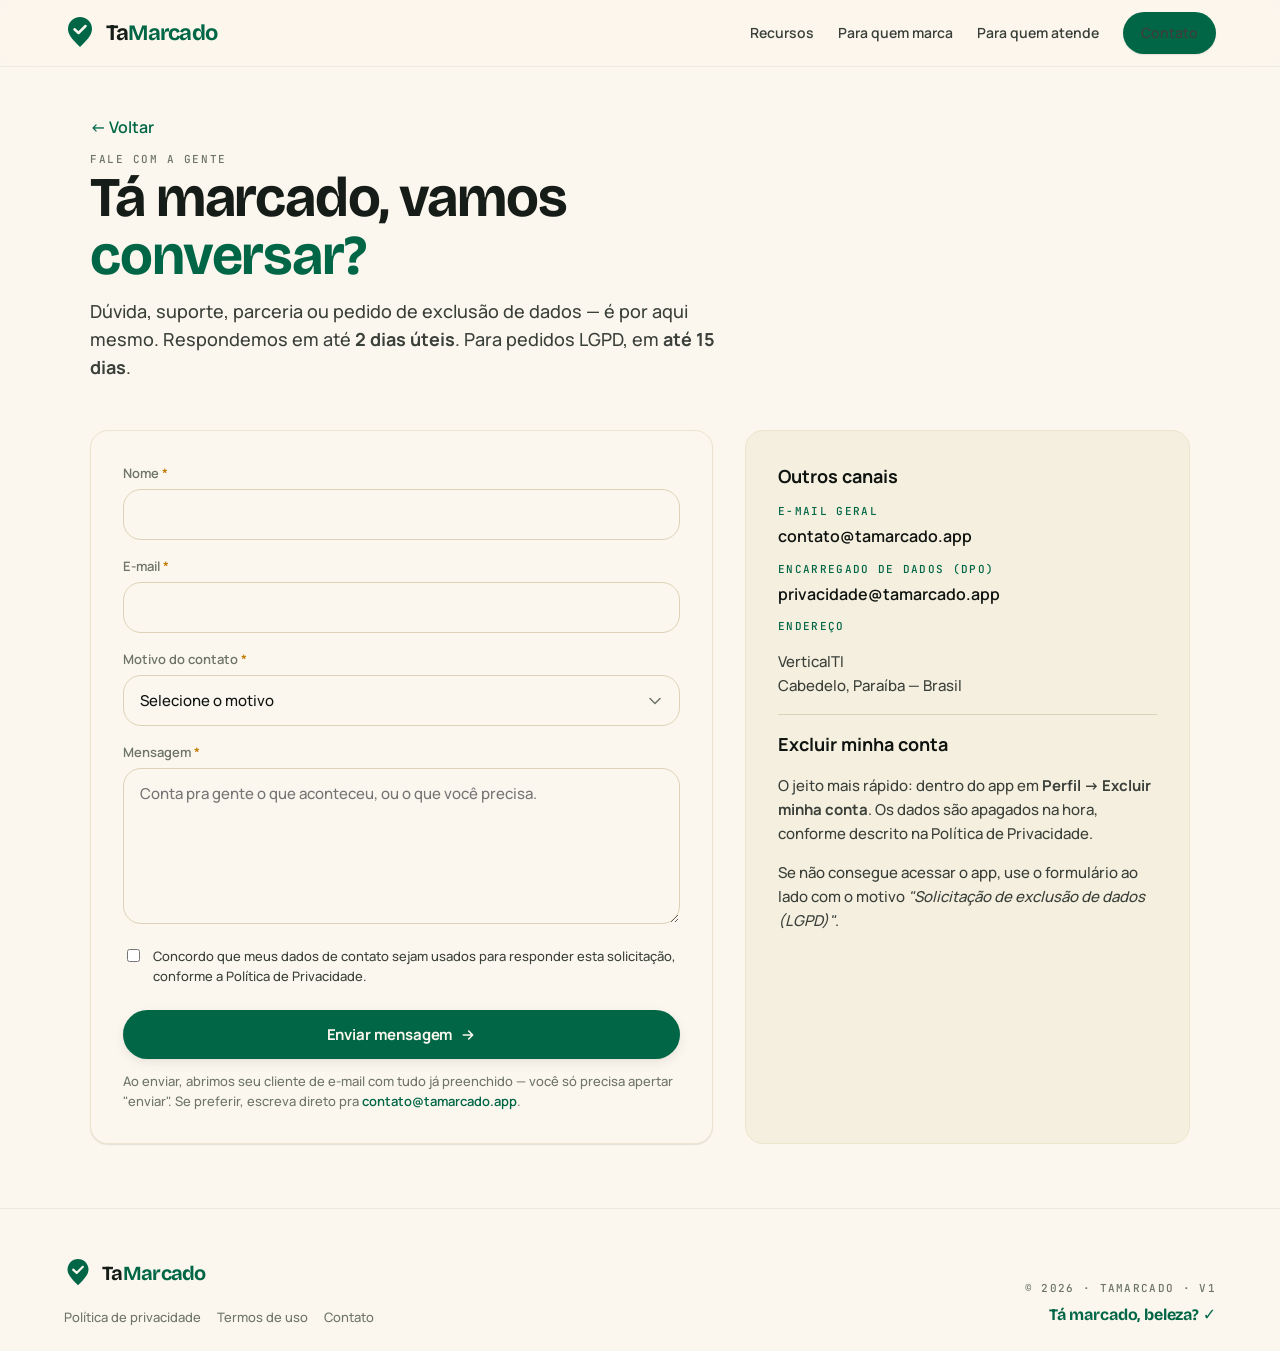
==== contato.html @ ff76646c "adjusts" ====
<!doctype html>
<html lang="pt-BR">
<head>
  <meta charset="utf-8" />
  <meta name="viewport" content="width=device-width, initial-scale=1, viewport-fit=cover" />
  <meta name="theme-color" content="#FBF7EE" />
  <title>Contato — TaMarcado</title>
  <meta name="description" content="Fale com a equipe TaMarcado. Dúvidas, suporte, parcerias e solicitações de exclusão de dados (LGPD)." />
  <link rel="icon" href="data:image/svg+xml;utf8,<svg xmlns='http://www.w3.org/2000/svg' viewBox='0 0 64 70'><path d='M32 4 C18.75 4 8 14.75 8 28 C8 38 14.5 47 32 64 C49.5 47 56 38 56 28 C56 14.75 45.25 4 32 4 Z' fill='%23347758'/><path d='M21 28.5 L29 36 L43 22' stroke='%23FBF7EE' stroke-width='5' stroke-linecap='round' stroke-linejoin='round' fill='none'/></svg>" />
  <link rel="stylesheet" href="styles.css" />
</head>
<body>

  <nav class="nav">
    <div class="nav-inner">
      <a href="index.html" aria-label="TaMarcado" style="display:inline-flex;align-items:center;gap:10px;">
        <svg viewBox="0 0 64 70" width="32" height="35" fill="none" aria-hidden="true">
          <path d="M32 4 C18.75 4 8 14.75 8 28 C8 38 14.5 47 32 64 C49.5 47 56 38 56 28 C56 14.75 45.25 4 32 4 Z" fill="var(--tm-emerald-700)"/>
          <path d="M21 28.5 L29 36 L43 22" stroke="var(--tm-cream-50)" stroke-width="5" stroke-linecap="round" stroke-linejoin="round"/>
        </svg>
        <span class="tm-wordmark" style="font-size:22px;"><span class="ta">Ta</span><span class="marcado">Marcado</span></span>
      </a>
      <div class="nav-links">
        <a href="index.html#recursos">Recursos</a>
        <a href="index.html#cliente">Para quem marca</a>
        <a href="index.html#prestador">Para quem atende</a>
        <a href="contato.html" class="nav-cta">Contato</a>
      </div>
    </div>
  </nav>

  <main class="container contact-page">
    <a href="index.html" class="back-link" style="color:var(--tm-emerald-700); font-weight:600;">← Voltar</a>

    <div class="tm-cap" style="margin-top:var(--tm-s-3);">Fale com a gente</div>
    <h1>Tá marcado, vamos<br/><span style="color:var(--tm-emerald-700);">conversar?</span></h1>
    <p class="lead">
      Dúvida, suporte, parceria ou pedido de exclusão de dados — é por aqui mesmo. Respondemos em até <strong>2 dias úteis</strong>. Para pedidos LGPD, em <strong>até 15 dias</strong>.
    </p>

    <div class="contact-grid">
      <!-- Form -->
      <form id="contactForm" class="contact-card" novalidate>
        <div class="form-row">
          <label for="nome">Nome <span class="req">*</span></label>
          <input id="nome" name="nome" type="text" required autocomplete="name" />
        </div>

        <div class="form-row">
          <label for="email">E-mail <span class="req">*</span></label>
          <input id="email" name="email" type="email" required autocomplete="email" />
        </div>

        <div class="form-row">
          <label for="motivo">Motivo do contato <span class="req">*</span></label>
          <select id="motivo" name="motivo" required>
            <option value="">Selecione o motivo</option>
            <option value="Dúvida geral">Dúvida geral</option>
            <option value="Suporte / problema técnico">Suporte / problema técnico</option>
            <option value="Sou prestador, quero parceria">Sou prestador, quero parceria</option>
            <option value="Solicitação de exclusão de dados (LGPD)">
              Solicitação de exclusão de dados (LGPD)
            </option>
            <option value="Outros direitos do titular (LGPD)">
              Outros direitos do titular (LGPD)
            </option>
            <option value="Imprensa / parceria comercial">Imprensa / parceria comercial</option>
            <option value="Outro">Outro</option>
          </select>
        </div>

        <div class="form-row" id="lgpdNote" hidden>
          <div class="lgpd-banner">
            <strong>Sobre exclusão de dados (LGPD art. 18, VI):</strong>
            você também pode excluir sua conta direto no app, em <em>Perfil → Excluir minha conta</em>. Para outras solicitações (acesso, correção, portabilidade, anonimização), descreva no campo abaixo o que precisa.
          </div>
        </div>

        <div class="form-row">
          <label for="mensagem">Mensagem <span class="req">*</span></label>
          <textarea id="mensagem" name="mensagem" rows="6" required
            placeholder="Conta pra gente o que aconteceu, ou o que você precisa."></textarea>
        </div>

        <label class="consent">
          <input type="checkbox" id="consent" required />
          <span>Concordo que meus dados de contato sejam usados para responder esta solicitação, conforme a <a href="privacy.html">Política de Privacidade</a>.</span>
        </label>

        <div class="form-actions">
          <button type="submit" class="btn btn-primary" id="submitBtn">
            Enviar mensagem
            <svg width="16" height="16" viewBox="0 0 24 24" fill="none" stroke="currentColor" stroke-width="2.4" stroke-linecap="round" stroke-linejoin="round" aria-hidden="true"><path d="M5 12h14M13 6l6 6-6 6"/></svg>
          </button>
        </div>

        <p class="form-hint">
          Ao enviar, abrimos seu cliente de e-mail com tudo já preenchido — você só precisa apertar "enviar". Se preferir, escreva direto pra
          <a href="mailto:contato@tamarcado.app">contato@tamarcado.app</a>.
        </p>

        <div id="successMsg" class="success-msg" hidden>
          ✓ Pronto! Seu cliente de e-mail abriu com a mensagem preenchida. Se não abriu nada, copie o endereço:
          <button type="button" class="copy-btn" id="copyBtn">copiar contato@tamarcado.app</button>
        </div>
      </form>

      <!-- Side info -->
      <aside class="contact-side">
        <h3>Outros canais</h3>
        <div class="channel">
          <div class="channel-label">E-mail geral</div>
          <a href="mailto:contato@tamarcado.app">contato@tamarcado.app</a>
        </div>
        <div class="channel">
          <div class="channel-label">Encarregado de dados (DPO)</div>
          <a href="mailto:privacidade@tamarcado.app">privacidade@tamarcado.app</a>
        </div>
        <div class="channel">
          <div class="channel-label">Endereço</div>
          <p>VerticalTI<br/>Cabedelo, Paraíba — Brasil</p>
        </div>

        <hr />

        <h3>Excluir minha conta</h3>
        <p>O jeito mais rápido: dentro do app em <strong>Perfil → Excluir minha conta</strong>. Os dados são apagados na hora, conforme descrito na <a href="privacy.html">Política de Privacidade</a>.</p>
        <p>Se não consegue acessar o app, use o formulário ao lado com o motivo <em>"Solicitação de exclusão de dados (LGPD)"</em>.</p>
      </aside>
    </div>
  </main>

  <footer class="footer">
    <div class="container footer-inner">
      <div>
        <a href="index.html" style="display:inline-flex;align-items:center;gap:10px;">
          <svg viewBox="0 0 64 70" width="28" height="31" fill="none" aria-hidden="true">
            <path d="M32 4 C18.75 4 8 14.75 8 28 C8 38 14.5 47 32 64 C49.5 47 56 38 56 28 C56 14.75 45.25 4 32 4 Z" fill="var(--tm-emerald-700)"/>
            <path d="M21 28.5 L29 36 L43 22" stroke="var(--tm-cream-50)" stroke-width="5" stroke-linecap="round" stroke-linejoin="round"/>
          </svg>
          <span class="tm-wordmark" style="font-size:20px;"><span class="ta">Ta</span><span class="marcado">Marcado</span></span>
        </a>
        <div class="footer-links">
          <a href="privacy.html">Política de privacidade</a>
          <a href="terms.html">Termos de uso</a>
          <a href="contato.html">Contato</a>
        </div>
      </div>
      <div style="text-align:right;">
        <div class="footer-meta">© 2026 · TaMarcado · v1</div>
        <div class="footer-signoff">Tá marcado, beleza? ✓</div>
      </div>
    </div>
  </footer>

  <!-- Submit do formulário via mailto: (sem backend).
       Quando registrarmos um endpoint próprio (Cloud Function / Formspree),
       trocar por fetch() pra esse endpoint. -->
  <script>
    (() => {
      const TARGET_EMAIL = 'contato@tamarcado.app';
      const DPO_EMAIL = 'privacidade@tamarcado.app';

      const form = document.getElementById('contactForm');
      if (!form) return;

      const motivoEl = document.getElementById('motivo');
      const lgpdNote = document.getElementById('lgpdNote');
      const submitBtn = document.getElementById('submitBtn');
      const successMsg = document.getElementById('successMsg');
      const copyBtn = document.getElementById('copyBtn');

      const isLgpd = (v) => v && v.toLowerCase().includes('lgpd');

      motivoEl.addEventListener('change', () => {
        lgpdNote.hidden = !isLgpd(motivoEl.value);
      });

      form.addEventListener('submit', (e) => {
        e.preventDefault();

        const nome = form.nome.value.trim();
        const email = form.email.value.trim();
        const motivo = motivoEl.value;
        const mensagem = form.mensagem.value.trim();
        const consent = document.getElementById('consent').checked;

        if (!nome || !email || !motivo || !mensagem || !consent) {
          form.reportValidity();
          return;
        }

        const target = isLgpd(motivo) ? DPO_EMAIL : TARGET_EMAIL;
        const subject = `[TaMarcado] ${motivo}`;
        const body =
          `Nome: ${nome}\n` +
          `E-mail: ${email}\n` +
          `Motivo: ${motivo}\n` +
          `\n` +
          `${mensagem}\n` +
          `\n` +
          `---\n` +
          `Enviado via tamarcado.app/contato`;

        const mailto =
          `mailto:${target}` +
          `?subject=${encodeURIComponent(subject)}` +
          `&body=${encodeURIComponent(body)}`;

        window.location.href = mailto;

        successMsg.hidden = false;
        submitBtn.textContent = '✓ Mensagem preparada';
        submitBtn.disabled = true;
      });

      copyBtn?.addEventListener('click', async () => {
        const target = isLgpd(motivoEl.value) ? DPO_EMAIL : TARGET_EMAIL;
        try {
          await navigator.clipboard.writeText(target);
          copyBtn.textContent = '✓ copiado!';
          setTimeout(() => { copyBtn.textContent = `copiar ${target}`; }, 2000);
        } catch (_) {
          const ta = document.createElement('textarea');
          ta.value = target;
          document.body.appendChild(ta);
          ta.select();
          document.execCommand('copy');
          document.body.removeChild(ta);
          copyBtn.textContent = '✓ copiado!';
        }
      });
    })();
  </script>

</body>
</html>
---- styles.css ----
/* ──────────────────────────────────────────────────────────────
   TaMarcado — Landing page
   Tokens fiéis ao designer/brand.css (V1 · Maio 2026)
   ────────────────────────────────────────────────────────────── */

@import url('https://fonts.googleapis.com/css2?family=Bricolage+Grotesque:opsz,wght@12..96,400;12..96,500;12..96,600;12..96,700;12..96,800&family=Manrope:wght@400;500;600;700;800&family=JetBrains+Mono:wght@400;500;600&display=swap');

:root {
  /* Brand */
  --tm-emerald-900: oklch(28% 0.06 164);
  --tm-emerald-800: oklch(36% 0.08 164);
  --tm-emerald-700: oklch(45% 0.10 164);
  --tm-emerald-600: oklch(52% 0.11 164);
  --tm-emerald-500: oklch(60% 0.12 164);
  --tm-emerald-400: oklch(72% 0.10 164);
  --tm-emerald-200: oklch(88% 0.05 164);
  --tm-emerald-100: oklch(94% 0.03 164);
  --tm-emerald-50:  oklch(97% 0.015 164);

  /* Cream */
  --tm-cream-50:  #FBF7EE;
  --tm-cream-100: #F5EFDF;
  --tm-cream-200: #ECE4CD;
  --tm-cream-300: #DDD2B6;

  /* Ink */
  --tm-ink-950: #0F1410;
  --tm-ink-900: #161C18;
  --tm-ink-800: #232A24;
  --tm-ink-700: #3A4039;
  --tm-ink-500: #6E7468;
  --tm-ink-400: #8A8F86;
  --tm-ink-300: #ACB1A8;
  --tm-ink-200: #CBD0C7;

  /* Saffron */
  --tm-saffron-600: oklch(64% 0.14 70);
  --tm-saffron-500: oklch(74% 0.15 70);
  --tm-saffron-300: oklch(86% 0.10 70);
  --tm-saffron-100: oklch(94% 0.04 70);

  /* Tipografia */
  --tm-font-display: 'Bricolage Grotesque', system-ui, sans-serif;
  --tm-font-text:    'Manrope', system-ui, sans-serif;
  --tm-font-mono:    'JetBrains Mono', ui-monospace, monospace;

  /* Radius */
  --tm-radius-xs: 4px;
  --tm-radius-sm: 8px;
  --tm-radius-md: 12px;
  --tm-radius-lg: 18px;
  --tm-radius-xl: 24px;
  --tm-radius-2xl: 32px;
  --tm-radius-full: 999px;

  /* Spacing 4-px base */
  --tm-s-1: 4px;
  --tm-s-2: 8px;
  --tm-s-3: 12px;
  --tm-s-4: 16px;
  --tm-s-5: 24px;
  --tm-s-6: 32px;
  --tm-s-7: 48px;
  --tm-s-8: 64px;

  /* Shadow */
  --tm-elev-1: 0 1px 2px rgba(15,20,16,0.06), 0 1px 1px rgba(15,20,16,0.04);
  --tm-elev-2: 0 4px 12px rgba(15,20,16,0.07), 0 1px 2px rgba(15,20,16,0.04);
  --tm-elev-3: 0 12px 28px rgba(15,20,16,0.10), 0 2px 6px rgba(15,20,16,0.06);
}

/* ────────── Reset ────────── */
*, *::before, *::after { box-sizing: border-box; }
html { scroll-behavior: smooth; -webkit-font-smoothing: antialiased; -moz-osx-font-smoothing: grayscale; }
body {
  margin: 0;
  font-family: var(--tm-font-text);
  font-weight: 500;
  color: var(--tm-ink-900);
  background: var(--tm-cream-50);
  line-height: 1.55;
}
a { color: inherit; text-decoration: none; }
button { font-family: inherit; cursor: pointer; border: none; }
img, svg { display: block; max-width: 100%; }

/* ────────── Typography utilities ────────── */
.tm-display { font-family: var(--tm-font-display); letter-spacing: -0.02em; line-height: 1.05; }
.tm-mono    { font-family: var(--tm-font-mono); }
.tm-cap {
  font-family: var(--tm-font-mono);
  font-size: 11px;
  text-transform: uppercase;
  letter-spacing: 0.14em;
  color: var(--tm-ink-500);
}
.tm-wordmark {
  font-family: var(--tm-font-display);
  font-weight: 700;
  letter-spacing: -0.035em;
  line-height: 1;
  display: inline-flex;
  align-items: baseline;
}
.tm-wordmark .ta { color: var(--tm-ink-900); }
.tm-wordmark .marcado { color: var(--tm-emerald-700); }

/* ────────── Layout ────────── */
.container {
  width: 100%;
  max-width: 1200px;
  margin: 0 auto;
  padding: 0 var(--tm-s-5);
}

section { padding: var(--tm-s-8) 0; }
section.tight { padding: var(--tm-s-7) 0; }

.section-head {
  max-width: 720px;
  margin: 0 auto var(--tm-s-7);
  text-align: center;
}
.section-head .tm-cap { color: var(--tm-emerald-700); }
.section-head h2 {
  font-family: var(--tm-font-display);
  font-weight: 800;
  font-size: clamp(32px, 4.5vw, 52px);
  line-height: 1.02;
  letter-spacing: -0.025em;
  margin: var(--tm-s-3) 0 var(--tm-s-4);
  text-wrap: balance;
}
.section-head p {
  font-size: 17px;
  color: var(--tm-ink-700);
  margin: 0;
  text-wrap: pretty;
}

/* ────────── Navbar ────────── */
.nav {
  position: sticky;
  top: 0;
  z-index: 50;
  background: rgba(251, 247, 238, 0.78);
  backdrop-filter: saturate(140%) blur(16px);
  -webkit-backdrop-filter: saturate(140%) blur(16px);
  border-bottom: 1px solid rgba(15,20,16,0.05);
}
.nav-inner {
  display: flex;
  align-items: center;
  justify-content: space-between;
  padding: var(--tm-s-3) var(--tm-s-5);
  max-width: 1200px;
  margin: 0 auto;
}
.nav-links {
  display: flex;
  gap: var(--tm-s-5);
  align-items: center;
}
.nav-links a {
  font-size: 14px;
  font-weight: 600;
  color: var(--tm-ink-700);
  transition: color 120ms ease;
}
.nav-links a:hover { color: var(--tm-emerald-700); }
.nav-cta {
  background: var(--tm-emerald-700);
  color: var(--tm-cream-50);
  padding: 10px 18px;
  border-radius: var(--tm-radius-full);
  font-weight: 700;
  font-size: 14px;
  box-shadow: var(--tm-elev-1);
  transition: transform 120ms ease, box-shadow 120ms ease;
}
.nav-cta:hover { transform: translateY(-1px); box-shadow: var(--tm-elev-2); }

@media (max-width: 740px) {
  .nav-links a:not(.nav-cta) { display: none; }
}

/* ────────── Hero ────────── */
.hero {
  position: relative;
  padding: var(--tm-s-8) 0 var(--tm-s-7);
  overflow: hidden;
}
.hero::before {
  content: '';
  position: absolute;
  top: -180px;
  right: -160px;
  width: 520px;
  height: 520px;
  background: radial-gradient(circle, var(--tm-emerald-100), transparent 65%);
  border-radius: 50%;
  pointer-events: none;
}
.hero::after {
  content: '';
  position: absolute;
  bottom: -120px;
  left: -100px;
  width: 360px;
  height: 360px;
  background: radial-gradient(circle, var(--tm-saffron-100), transparent 65%);
  border-radius: 50%;
  pointer-events: none;
}
.hero-grid {
  display: grid;
  grid-template-columns: 1.1fr 0.9fr;
  gap: var(--tm-s-7);
  align-items: center;
  position: relative;
  z-index: 1;
}
.hero h1 {
  font-family: var(--tm-font-display);
  font-weight: 800;
  font-size: clamp(46px, 6.6vw, 88px);
  line-height: 0.95;
  letter-spacing: -0.03em;
  margin: var(--tm-s-4) 0 var(--tm-s-5);
  text-wrap: balance;
}
.hero h1 .accent { color: var(--tm-emerald-700); }
.hero p.lead {
  font-size: 19px;
  color: var(--tm-ink-700);
  max-width: 520px;
  margin: 0 0 var(--tm-s-6);
  text-wrap: pretty;
}
.hero-ctas {
  display: flex;
  gap: var(--tm-s-3);
  flex-wrap: wrap;
}
.hero-meta {
  margin-top: var(--tm-s-6);
  display: flex;
  gap: var(--tm-s-5);
  flex-wrap: wrap;
}
.hero-meta .item {
  display: flex;
  align-items: center;
  gap: 8px;
  font-size: 13px;
  color: var(--tm-ink-500);
  font-weight: 600;
}
.hero-meta .dot {
  width: 6px; height: 6px; border-radius: 50%;
  background: var(--tm-emerald-600);
}

/* Buttons */
.btn {
  display: inline-flex;
  align-items: center;
  justify-content: center;
  gap: 8px;
  padding: 14px 22px;
  border-radius: var(--tm-radius-full);
  font-weight: 700;
  font-size: 15px;
  letter-spacing: -0.005em;
  transition: transform 140ms ease, box-shadow 140ms ease, background 140ms ease;
  white-space: nowrap;
}
.btn-primary {
  background: var(--tm-emerald-700);
  color: var(--tm-cream-50);
  box-shadow: var(--tm-elev-2);
}
.btn-primary:hover { background: var(--tm-emerald-800); transform: translateY(-1px); box-shadow: var(--tm-elev-3); }
.btn-secondary {
  background: var(--tm-cream-50);
  color: var(--tm-ink-900);
  border: 1.5px solid var(--tm-ink-200);
}
.btn-secondary:hover { border-color: var(--tm-ink-700); transform: translateY(-1px); }
.btn-accent {
  background: var(--tm-saffron-500);
  color: var(--tm-ink-900);
  box-shadow: var(--tm-elev-2);
}
.btn-accent:hover { background: var(--tm-saffron-600); transform: translateY(-1px); }
.btn-ghost {
  background: transparent;
  color: var(--tm-emerald-700);
  padding: 10px 14px;
}
.btn-ghost:hover { color: var(--tm-emerald-800); }

/* Hero phone */
.hero-phone {
  justify-self: center;
  position: relative;
}
.hero-phone-bg {
  position: absolute;
  inset: -28px;
  background: linear-gradient(160deg, var(--tm-emerald-100), var(--tm-cream-200));
  border-radius: var(--tm-radius-2xl);
  z-index: -1;
}

@media (max-width: 940px) {
  .hero-grid { grid-template-columns: 1fr; }
  .hero-phone { margin-top: var(--tm-s-6); }
}

/* ────────── Phone mockup ────────── */
.phone {
  width: 300px;
  height: 620px;
  border-radius: 36px;
  background: var(--tm-ink-950);
  padding: 8px;
  box-shadow: 0 24px 60px rgba(15,20,16,0.18);
  position: relative;
}
.phone-screen {
  width: 100%;
  height: 100%;
  border-radius: 28px;
  background: var(--tm-cream-100);
  overflow: hidden;
  position: relative;
  display: flex;
  flex-direction: column;
}
.phone-statusbar {
  height: 32px;
  padding: 8px 22px;
  display: flex;
  align-items: center;
  justify-content: space-between;
  font-size: 11px;
  font-weight: 700;
  color: var(--tm-ink-900);
  position: relative;
}
.phone-notch {
  position: absolute;
  left: 50%;
  top: 6px;
  transform: translateX(-50%);
  width: 78px;
  height: 22px;
  background: var(--tm-ink-950);
  border-radius: 12px;
}

/* Cliente screen */
.scr-header {
  padding: 6px 18px 10px;
}
.scr-row {
  display: flex;
  align-items: center;
  justify-content: space-between;
}
.scr-greet {
  font-size: 11px;
  color: var(--tm-ink-500);
}
.scr-title {
  font-size: 22px;
  font-weight: 700;
  margin-top: 1px;
  color: var(--tm-ink-900);
  font-family: var(--tm-font-display);
  letter-spacing: -0.02em;
  line-height: 1.05;
}
.avatar {
  width: 36px; height: 36px;
  border-radius: 50%;
  background: var(--tm-saffron-300);
  display: flex; align-items: center; justify-content: center;
  font-weight: 700;
  color: var(--tm-ink-900);
  font-size: 13px;
}
.scr-search {
  margin-top: 14px;
  height: 42px;
  padding: 0 14px;
  background: var(--tm-cream-50);
  border-radius: var(--tm-radius-full);
  display: flex;
  align-items: center;
  gap: 10px;
  border: 1px solid rgba(15,20,16,0.06);
  font-size: 13px;
  color: var(--tm-ink-500);
}
.scr-chips {
  padding: 4px 18px 14px;
  display: flex;
  gap: 8px;
  overflow: hidden;
}
.scr-chip {
  display: inline-flex;
  align-items: center;
  gap: 6px;
  padding: 8px 12px;
  border-radius: var(--tm-radius-full);
  background: var(--tm-cream-50);
  color: var(--tm-ink-800);
  font-size: 12px;
  font-weight: 600;
  border: 1px solid rgba(15,20,16,0.06);
  flex: 0 0 auto;
}
.scr-chip.on {
  background: var(--tm-emerald-700);
  color: var(--tm-cream-50);
  border-color: transparent;
}
.scr-bigcard {
  margin: 0 18px;
  background: var(--tm-emerald-900);
  border-radius: var(--tm-radius-lg);
  padding: 16px;
  color: var(--tm-cream-50);
  position: relative;
  overflow: hidden;
}
.scr-bigcard-deco {
  position: absolute;
  right: -20px;
  top: -10px;
  opacity: 0.2;
}
.scr-bigcard-kicker {
  font-family: var(--tm-font-mono);
  font-size: 9px;
  letter-spacing: 0.14em;
  opacity: 0.7;
}
.scr-bigcard-title {
  font-family: var(--tm-font-display);
  font-size: 19px;
  font-weight: 700;
  margin-top: 6px;
  line-height: 1.1;
  letter-spacing: -0.02em;
}
.scr-bigcard-title .when { color: var(--tm-emerald-400); }
.scr-bigcard-actions {
  display: flex;
  gap: 8px;
  margin-top: 12px;
}
.scr-pill {
  padding: 6px 10px;
  background: var(--tm-cream-50);
  color: var(--tm-ink-900);
  border-radius: 999px;
  font-size: 11px;
  font-weight: 600;
}
.scr-pill.outline {
  background: transparent;
  border: 1px solid rgba(255,255,255,0.3);
  color: var(--tm-cream-50);
}
.scr-section-head {
  padding: 14px 18px 0;
  display: flex;
  align-items: center;
  justify-content: space-between;
}
.scr-section-head .h {
  font-family: var(--tm-font-display);
  font-size: 15px;
  font-weight: 700;
  color: var(--tm-ink-900);
  letter-spacing: -0.02em;
}
.scr-section-head .a {
  font-size: 11px;
  color: var(--tm-emerald-700);
  font-weight: 600;
}
.scr-list {
  padding: 10px 18px;
  display: flex;
  flex-direction: column;
  gap: 8px;
  flex: 1;
  overflow: hidden;
}
.scr-svc {
  background: var(--tm-cream-50);
  border-radius: var(--tm-radius-md);
  padding: 10px;
  display: flex;
  align-items: center;
  gap: 10px;
  border: 1px solid rgba(15,20,16,0.04);
}
.scr-svc-ic {
  width: 40px;
  height: 40px;
  border-radius: 8px;
  background: var(--tm-emerald-200);
  color: var(--tm-emerald-900);
  display: flex; align-items: center; justify-content: center;
  flex: 0 0 auto;
}
.scr-svc-info { flex: 1; min-width: 0; }
.scr-svc-name { font-size: 13px; font-weight: 700; color: var(--tm-ink-900); }
.scr-svc-role { font-size: 11px; color: var(--tm-ink-500); }
.scr-svc-meta { text-align: right; }
.scr-svc-price { font-family: var(--tm-font-mono); font-size: 11px; font-weight: 600; }
.scr-svc-rating { font-size: 10px; color: var(--tm-ink-500); margin-top: 2px; }

.scr-tabbar {
  height: 64px;
  padding: 8px 18px;
  background: var(--tm-cream-50);
  border-top: 1px solid rgba(15,20,16,0.05);
  display: flex;
  align-items: center;
  justify-content: space-around;
}
.scr-tab {
  display: flex;
  flex-direction: column;
  align-items: center;
  gap: 2px;
  color: var(--tm-ink-500);
}
.scr-tab.on { color: var(--tm-emerald-700); }
.scr-tab span { font-size: 9px; font-weight: 600; }

/* Provider screen */
.scr-day {
  font-family: var(--tm-font-mono);
  font-size: 9px;
  color: var(--tm-ink-500);
  letter-spacing: 0.12em;
}
.scr-iconbtn {
  width: 36px; height: 36px;
  border-radius: 50%;
  background: var(--tm-cream-50);
  border: 1px solid rgba(15,20,16,0.06);
  display: flex; align-items: center; justify-content: center;
  color: var(--tm-ink-700);
}
.scr-daystrip {
  display: flex; gap: 6px; margin-top: 14px;
}
.scr-daycell {
  flex: 1;
  padding: 8px 0;
  text-align: center;
  border-radius: var(--tm-radius-sm);
  background: var(--tm-cream-50);
  color: var(--tm-ink-800);
  border: 1px solid rgba(15,20,16,0.05);
}
.scr-daycell .dn {
  font-family: var(--tm-font-mono);
  font-size: 9px;
  opacity: 0.8;
}
.scr-daycell .dd {
  font-size: 14px;
  font-weight: 700;
  margin-top: 2px;
}
.scr-daycell.on {
  background: var(--tm-emerald-700);
  color: var(--tm-cream-50);
  border-color: transparent;
}
.scr-stats {
  margin-top: 14px;
  padding: 12px;
  background: var(--tm-emerald-900);
  color: var(--tm-cream-50);
  border-radius: var(--tm-radius-md);
  display: grid;
  grid-template-columns: repeat(3, 1fr);
  gap: 8px;
}
.scr-stats .l {
  font-family: var(--tm-font-mono);
  font-size: 9px;
  opacity: 0.65;
  letter-spacing: 0.14em;
}
.scr-stats .v {
  font-family: var(--tm-font-display);
  font-size: 18px;
  font-weight: 700;
  margin-top: 2px;
}
.scr-timeline {
  padding: 6px 18px 10px;
  flex: 1;
  overflow: hidden;
}
.scr-tl-row {
  display: flex;
  gap: 10px;
  padding: 10px 0;
  border-bottom: 1px dashed rgba(15,20,16,0.06);
  align-items: center;
}
.scr-tl-time {
  font-family: var(--tm-font-mono);
  font-size: 11px;
  font-weight: 600;
  width: 42px;
  color: var(--tm-ink-700);
}
.scr-tl-bar {
  width: 3px;
  height: 36px;
  border-radius: 2px;
}
.scr-tl-bar.confirmed { background: var(--tm-emerald-700); }
.scr-tl-bar.pending   { background: var(--tm-saffron-500); }
.scr-tl-bar.blocked   { background: var(--tm-ink-300); }
.scr-tl-info { flex: 1; min-width: 0; }
.scr-tl-who { font-size: 13px; font-weight: 700; color: var(--tm-ink-900); }
.scr-tl-svc { font-size: 11px; color: var(--tm-ink-500); }
.scr-tl-tag {
  font-family: var(--tm-font-mono);
  font-size: 9px;
  font-weight: 600;
  color: var(--tm-ink-500);
  letter-spacing: 0.1em;
}
.scr-cta {
  padding: 0 18px 12px;
}
.scr-cta-btn {
  height: 44px;
  border-radius: 999px;
  background: var(--tm-emerald-700);
  color: var(--tm-cream-50);
  display: flex;
  align-items: center;
  justify-content: center;
  font-size: 14px;
  font-weight: 700;
  gap: 6px;
}

/* ────────── Pillars ────────── */
.pillars {
  display: grid;
  grid-template-columns: repeat(3, 1fr);
  gap: var(--tm-s-4);
}
@media (max-width: 800px) { .pillars { grid-template-columns: 1fr; } }
.pillar {
  padding: var(--tm-s-5);
  background: var(--tm-cream-100);
  border-radius: var(--tm-radius-lg);
  border: 1px solid rgba(15,20,16,0.04);
  transition: transform 140ms ease, box-shadow 140ms ease;
}
.pillar:hover { transform: translateY(-2px); box-shadow: var(--tm-elev-2); }
.pillar .tm-cap { color: var(--tm-emerald-700); }
.pillar h3 {
  font-family: var(--tm-font-display);
  font-size: 22px;
  font-weight: 700;
  margin: var(--tm-s-2) 0 var(--tm-s-2);
  color: var(--tm-ink-900);
  letter-spacing: -0.02em;
}
.pillar p {
  font-size: 14px;
  color: var(--tm-ink-700);
  margin: 0;
  line-height: 1.5;
}

/* ────────── Categorias ────────── */
.section-categorias { background: var(--tm-cream-100); }
.cat-grid {
  display: grid;
  grid-template-columns: repeat(5, 1fr);
  gap: var(--tm-s-3);
}
@media (max-width: 900px) { .cat-grid { grid-template-columns: repeat(2, 1fr); } }
.cat {
  background: var(--tm-cream-50);
  border-radius: var(--tm-radius-lg);
  padding: var(--tm-s-5) var(--tm-s-4);
  text-align: center;
  border: 1px solid rgba(15,20,16,0.05);
  transition: transform 140ms ease, box-shadow 140ms ease, border-color 140ms ease;
}
.cat:hover {
  transform: translateY(-3px);
  box-shadow: var(--tm-elev-2);
  border-color: var(--tm-emerald-200);
}
.cat-ic {
  width: 56px; height: 56px;
  border-radius: var(--tm-radius-md);
  background: var(--tm-emerald-100);
  color: var(--tm-emerald-800);
  display: flex; align-items: center; justify-content: center;
  margin: 0 auto var(--tm-s-3);
}
.cat-name {
  font-family: var(--tm-font-display);
  font-weight: 700;
  font-size: 17px;
  letter-spacing: -0.02em;
  color: var(--tm-ink-900);
}
.cat-desc {
  font-size: 12px;
  color: var(--tm-ink-500);
  margin-top: 4px;
  line-height: 1.4;
}

/* ────────── Split (cliente / prestador) ────────── */
.split {
  display: grid;
  grid-template-columns: 1fr 1fr;
  gap: var(--tm-s-7);
  align-items: center;
}
.split.reverse .split-text { order: 2; }
.split.reverse .split-mock { order: 1; }
@media (max-width: 940px) {
  .split, .split.reverse { grid-template-columns: 1fr; }
  .split.reverse .split-text { order: 1; }
  .split.reverse .split-mock { order: 2; }
}
.split-text .tm-cap { color: var(--tm-emerald-700); }
.split-text h2 {
  font-family: var(--tm-font-display);
  font-weight: 800;
  font-size: clamp(32px, 4vw, 48px);
  line-height: 1.02;
  letter-spacing: -0.025em;
  margin: var(--tm-s-3) 0 var(--tm-s-4);
  text-wrap: balance;
}
.split-text > p {
  font-size: 17px;
  color: var(--tm-ink-700);
  margin: 0 0 var(--tm-s-5);
  text-wrap: pretty;
  max-width: 480px;
}
.feature-list {
  list-style: none;
  padding: 0;
  margin: 0;
  display: flex;
  flex-direction: column;
  gap: var(--tm-s-3);
}
.feature-list li {
  display: flex;
  gap: var(--tm-s-3);
  align-items: flex-start;
}
.feature-check {
  width: 24px; height: 24px;
  border-radius: 50%;
  background: var(--tm-emerald-700);
  color: var(--tm-cream-50);
  flex: 0 0 auto;
  display: flex; align-items: center; justify-content: center;
  margin-top: 2px;
}
.feature-list strong {
  font-family: var(--tm-font-display);
  font-weight: 700;
  font-size: 16px;
  color: var(--tm-ink-900);
  letter-spacing: -0.015em;
}
.feature-list span {
  display: block;
  font-size: 14px;
  color: var(--tm-ink-700);
  margin-top: 2px;
}

.split-mock {
  display: flex;
  justify-content: center;
  position: relative;
}
.split-mock-bg {
  position: absolute;
  inset: -32px;
  border-radius: var(--tm-radius-2xl);
  z-index: -1;
}
.split-mock-bg.cliente { background: linear-gradient(160deg, var(--tm-cream-200), var(--tm-cream-300)); }
.split-mock-bg.prestador { background: linear-gradient(160deg, var(--tm-emerald-100), var(--tm-emerald-200)); }

/* ────────── Stack ────────── */
.section-stack { background: var(--tm-ink-950); color: var(--tm-cream-50); }
.section-stack .section-head h2 { color: var(--tm-cream-50); }
.section-stack .section-head p { color: var(--tm-ink-300); }
.section-stack .section-head .tm-cap { color: var(--tm-emerald-400); }
.stack-grid {
  display: grid;
  grid-template-columns: repeat(3, 1fr);
  gap: var(--tm-s-4);
}
@media (max-width: 800px) { .stack-grid { grid-template-columns: 1fr; } }
.stack-card {
  padding: var(--tm-s-5);
  background: rgba(255,255,255,0.04);
  border: 1px solid rgba(255,255,255,0.08);
  border-radius: var(--tm-radius-lg);
}
.stack-card .ic {
  width: 48px; height: 48px;
  border-radius: var(--tm-radius-md);
  background: var(--tm-emerald-700);
  color: var(--tm-cream-50);
  display: flex; align-items: center; justify-content: center;
  margin-bottom: var(--tm-s-3);
}
.stack-card h3 {
  font-family: var(--tm-font-display);
  font-size: 20px;
  font-weight: 700;
  margin: 0 0 6px;
  letter-spacing: -0.02em;
}
.stack-card p {
  margin: 0;
  font-size: 14px;
  color: var(--tm-ink-300);
}
.stack-card ul {
  margin: var(--tm-s-3) 0 0;
  padding: 0;
  list-style: none;
  display: flex;
  flex-direction: column;
  gap: 6px;
}
.stack-card li {
  font-family: var(--tm-font-mono);
  font-size: 12px;
  color: var(--tm-cream-100);
}
.stack-card li::before {
  content: '› ';
  color: var(--tm-emerald-400);
}

/* ────────── Identidade ────────── */
.id-grid {
  display: grid;
  grid-template-columns: 1.2fr 1fr;
  gap: var(--tm-s-6);
  align-items: stretch;
}
@media (max-width: 940px) { .id-grid { grid-template-columns: 1fr; } }
.id-card {
  background: var(--tm-cream-100);
  border-radius: var(--tm-radius-lg);
  padding: var(--tm-s-5);
  border: 1px solid rgba(15,20,16,0.05);
}
.id-card h3 {
  font-family: var(--tm-font-display);
  font-size: 22px;
  font-weight: 700;
  margin: 0 0 var(--tm-s-4);
  letter-spacing: -0.02em;
}
.swatches {
  display: grid;
  grid-template-columns: repeat(4, 1fr);
  gap: var(--tm-s-3);
}
.swatch {
  border-radius: var(--tm-radius-md);
  padding: var(--tm-s-3);
  height: 110px;
  display: flex;
  flex-direction: column;
  justify-content: flex-end;
  border: 1px solid rgba(15,20,16,0.06);
}
.swatch.emerald { background: var(--tm-emerald-700); color: var(--tm-cream-50); }
.swatch.cream   { background: var(--tm-cream-50);    color: var(--tm-ink-900); }
.swatch.ink     { background: var(--tm-ink-950);     color: var(--tm-cream-50); }
.swatch.saffron { background: var(--tm-saffron-500); color: var(--tm-ink-900); }
.swatch .name {
  font-family: var(--tm-font-display);
  font-weight: 700;
  font-size: 14px;
  letter-spacing: -0.01em;
}
.swatch .hex {
  font-family: var(--tm-font-mono);
  font-size: 10px;
  opacity: 0.85;
  letter-spacing: 0.05em;
  margin-top: 2px;
}

.font-row {
  padding: var(--tm-s-3) 0;
  border-bottom: 1px dashed rgba(15,20,16,0.1);
}
.font-row:last-child { border-bottom: none; }
.font-row .label {
  font-family: var(--tm-font-mono);
  font-size: 10px;
  letter-spacing: 0.14em;
  text-transform: uppercase;
  color: var(--tm-ink-500);
  margin-bottom: 4px;
}
.font-row .sample-display {
  font-family: var(--tm-font-display);
  font-weight: 700;
  font-size: 28px;
  letter-spacing: -0.02em;
  color: var(--tm-ink-900);
}
.font-row .sample-text {
  font-family: var(--tm-font-text);
  font-weight: 600;
  font-size: 17px;
  color: var(--tm-ink-900);
}
.font-row .sample-mono {
  font-family: var(--tm-font-mono);
  font-weight: 600;
  font-size: 16px;
  color: var(--tm-emerald-700);
}

/* ────────── Roadmap ────────── */
.section-roadmap { background: var(--tm-cream-100); }
.roadmap {
  display: grid;
  grid-template-columns: repeat(3, 1fr);
  gap: var(--tm-s-4);
}
@media (max-width: 900px) { .roadmap { grid-template-columns: 1fr; } }
.road-card {
  background: var(--tm-cream-50);
  border-radius: var(--tm-radius-lg);
  padding: var(--tm-s-5);
  border: 1px solid rgba(15,20,16,0.05);
  display: flex;
  gap: var(--tm-s-3);
  align-items: flex-start;
}
.road-num {
  font-family: var(--tm-font-mono);
  font-size: 11px;
  letter-spacing: 0.12em;
  color: var(--tm-emerald-700);
  font-weight: 600;
  background: var(--tm-emerald-100);
  padding: 4px 8px;
  border-radius: var(--tm-radius-xs);
  flex: 0 0 auto;
}
.road-card h4 {
  font-family: var(--tm-font-display);
  font-size: 17px;
  font-weight: 700;
  margin: 0 0 4px;
  letter-spacing: -0.015em;
}
.road-card p {
  margin: 0;
  font-size: 14px;
  color: var(--tm-ink-700);
}

/* ────────── CTA Final ────────── */
.section-cta {
  padding: var(--tm-s-8) 0;
}
.cta-card {
  background: var(--tm-emerald-700);
  color: var(--tm-cream-50);
  border-radius: var(--tm-radius-2xl);
  padding: var(--tm-s-8) var(--tm-s-7);
  position: relative;
  overflow: hidden;
  text-align: center;
}
.cta-card::before {
  content: '';
  position: absolute;
  right: -80px;
  bottom: -80px;
  width: 320px;
  height: 320px;
  background: radial-gradient(circle, rgba(255,255,255,0.08), transparent 65%);
  pointer-events: none;
}
.cta-deco {
  position: absolute;
  right: -40px;
  top: -40px;
  opacity: 0.12;
  pointer-events: none;
}
.cta-card h2 {
  font-family: var(--tm-font-display);
  font-weight: 800;
  font-size: clamp(36px, 5.5vw, 64px);
  line-height: 0.98;
  letter-spacing: -0.03em;
  margin: 0 0 var(--tm-s-4);
  text-wrap: balance;
}
.cta-card h2 .accent { color: var(--tm-saffron-300); }
.cta-card p {
  font-size: 18px;
  color: var(--tm-emerald-100);
  margin: 0 auto var(--tm-s-6);
  max-width: 520px;
  text-wrap: pretty;
}
.cta-buttons {
  display: flex;
  gap: var(--tm-s-3);
  justify-content: center;
  flex-wrap: wrap;
  position: relative;
  z-index: 1;
}
.cta-card .btn-primary {
  background: var(--tm-cream-50);
  color: var(--tm-emerald-900);
}
.cta-card .btn-primary:hover { background: var(--tm-cream-100); }
.cta-card .btn-secondary {
  background: transparent;
  color: var(--tm-cream-50);
  border-color: rgba(255,255,255,0.3);
}
.cta-card .btn-secondary:hover { border-color: var(--tm-cream-50); }

/* ────────── Footer ────────── */
.footer {
  padding: var(--tm-s-7) 0 var(--tm-s-5);
  border-top: 1px solid rgba(15,20,16,0.06);
  background: var(--tm-cream-50);
}
.footer-inner {
  display: flex;
  justify-content: space-between;
  flex-wrap: wrap;
  gap: var(--tm-s-5);
  align-items: flex-end;
}
.footer-tag {
  font-size: 13px;
  color: var(--tm-ink-500);
  margin-top: var(--tm-s-3);
  max-width: 320px;
  line-height: 1.5;
}
.footer-meta {
  font-family: var(--tm-font-mono);
  font-size: 11px;
  letter-spacing: 0.12em;
  color: var(--tm-ink-500);
  text-transform: uppercase;
}
.footer-signoff {
  font-family: var(--tm-font-display);
  font-weight: 700;
  font-size: 16px;
  color: var(--tm-emerald-700);
  margin-top: 6px;
  letter-spacing: -0.01em;
}

.footer-links {
  display: flex;
  gap: var(--tm-s-4);
  flex-wrap: wrap;
  margin-top: var(--tm-s-3);
  font-size: 13px;
}
.footer-links a {
  color: var(--tm-ink-500);
  text-decoration: none;
}
.footer-links a:hover { color: var(--tm-emerald-700); }

/* ────────── Legal pages (privacy / terms) ────────── */
.legal-page {
  max-width: 760px;
  margin: 0 auto;
  padding: var(--tm-s-7) var(--tm-s-5) var(--tm-s-8);
}
.legal-page .back-link {
  display: inline-flex;
  align-items: center;
  gap: 6px;
  color: var(--tm-emerald-700);
  font-weight: 600;
  font-size: 14px;
  margin-bottom: var(--tm-s-4);
}
.legal-page .back-link:hover { text-decoration: underline; }

.legal-page h1 {
  font-family: var(--tm-font-display);
  font-weight: 700;
  font-size: clamp(32px, 5vw, 48px);
  letter-spacing: -0.02em;
  line-height: 1.05;
  margin: 0 0 var(--tm-s-2);
}
.legal-page .updated {
  color: var(--tm-ink-500);
  font-family: var(--tm-font-mono);
  font-size: 11px;
  letter-spacing: 0.12em;
  text-transform: uppercase;
  margin-bottom: var(--tm-s-6);
}
.legal-page h2 {
  font-family: var(--tm-font-text);
  font-weight: 700;
  font-size: 22px;
  margin: var(--tm-s-7) 0 var(--tm-s-3);
  color: var(--tm-ink-950);
}
.legal-page p, .legal-page li {
  font-size: 16px;
  color: var(--tm-ink-800);
  line-height: 1.7;
}
.legal-page ul {
  padding-left: 20px;
  margin: var(--tm-s-2) 0 var(--tm-s-3);
}
.legal-page hr {
  border: 0;
  border-top: 1px solid var(--tm-cream-200);
  margin: var(--tm-s-6) 0;
}
.legal-page a { color: var(--tm-emerald-700); font-weight: 600; }
.legal-page a:hover { text-decoration: underline; }
.legal-page strong { color: var(--tm-ink-950); }
.legal-page code {
  font-family: var(--tm-font-mono);
  font-size: 14px;
  background: var(--tm-cream-100);
  padding: 1px 6px;
  border-radius: var(--tm-radius-xs);
}

/* ────────── Contato (form + side) ────────── */
.contact-page {
  padding: var(--tm-s-7) 0 var(--tm-s-8);
  max-width: 1100px;
  margin: 0 auto;
}
.contact-page h1 {
  font-family: var(--tm-font-display);
  font-weight: 700;
  font-size: clamp(36px, 5vw, 56px);
  letter-spacing: -0.02em;
  line-height: 1.05;
  margin: 0 0 var(--tm-s-3);
}
.contact-page .lead {
  color: var(--tm-ink-700);
  font-size: 18px;
  max-width: 640px;
  margin: 0 0 var(--tm-s-7);
}

.contact-grid {
  display: grid;
  grid-template-columns: 1.4fr 1fr;
  gap: var(--tm-s-6);
}
@media (max-width: 880px) {
  .contact-grid { grid-template-columns: 1fr; }
}

.contact-card {
  background: var(--tm-cream-50);
  border: 1px solid var(--tm-cream-200);
  border-radius: var(--tm-radius-lg);
  padding: var(--tm-s-6);
  box-shadow: var(--tm-elev-1);
}

.form-row { margin-bottom: var(--tm-s-4); }
.form-row label {
  display: block;
  font-size: 13px;
  color: var(--tm-ink-500);
  margin-bottom: 6px;
  font-weight: 600;
}
.form-row .req { color: var(--tm-saffron-600); }

.form-row input,
.form-row select,
.form-row textarea {
  width: 100%;
  padding: 14px 16px;
  border-radius: var(--tm-radius-lg);
  border: 1px solid var(--tm-cream-300);
  background: var(--tm-cream-50);
  color: var(--tm-ink-950);
  font-family: inherit;
  font-size: 15px;
  font-weight: 500;
  transition: border-color 120ms ease, box-shadow 120ms ease;
}
.form-row input:focus,
.form-row select:focus,
.form-row textarea:focus {
  outline: none;
  border-color: var(--tm-emerald-700);
  box-shadow: 0 0 0 3px rgba(14, 95, 58, 0.12);
}
.form-row textarea {
  resize: vertical;
  min-height: 120px;
}
.form-row select {
  appearance: none;
  background-image: url("data:image/svg+xml,%3Csvg xmlns='http://www.w3.org/2000/svg' width='12' height='8' viewBox='0 0 12 8' fill='none'%3E%3Cpath d='M1 1.5L6 6.5L11 1.5' stroke='%236E7468' stroke-width='1.5' stroke-linecap='round'/%3E%3C/svg%3E");
  background-repeat: no-repeat;
  background-position: right 18px center;
  padding-right: 44px;
}

.lgpd-banner {
  background: var(--tm-saffron-300);
  color: var(--tm-ink-900);
  padding: 14px 16px;
  border-radius: var(--tm-radius-md);
  font-size: 14px;
  line-height: 1.5;
}
.lgpd-banner strong { color: var(--tm-ink-950); }

.consent {
  display: flex;
  align-items: flex-start;
  gap: 10px;
  margin-bottom: var(--tm-s-5);
  font-size: 13px;
  color: var(--tm-ink-700);
  line-height: 1.5;
  cursor: pointer;
}
.consent input { margin-top: 2px; accent-color: var(--tm-emerald-700); }

.form-actions { display: flex; }
.form-actions .btn { width: 100%; justify-content: center; }

.form-hint {
  margin: var(--tm-s-3) 0 0;
  font-size: 13px;
  color: var(--tm-ink-500);
}
.form-hint a { color: var(--tm-emerald-700); font-weight: 600; }

.success-msg {
  margin-top: var(--tm-s-3);
  padding: 14px 16px;
  background: var(--tm-emerald-100);
  color: var(--tm-emerald-800);
  border-radius: var(--tm-radius-md);
  font-size: 14px;
}
.copy-btn {
  display: inline-block;
  margin-left: 8px;
  padding: 4px 10px;
  background: var(--tm-emerald-700);
  color: var(--tm-cream-50);
  border-radius: var(--tm-radius-full);
  font-family: inherit;
  font-size: 12px;
  font-weight: 600;
  cursor: pointer;
}
.copy-btn:hover { background: var(--tm-emerald-800); }

.contact-side {
  background: var(--tm-cream-100);
  border-radius: var(--tm-radius-lg);
  padding: var(--tm-s-6);
  border: 1px solid var(--tm-cream-200);
}
.contact-side h3 {
  font-family: var(--tm-font-text);
  font-weight: 700;
  font-size: 18px;
  margin: 0 0 var(--tm-s-3);
  color: var(--tm-ink-950);
}
.contact-side p {
  color: var(--tm-ink-700);
  font-size: 15px;
  line-height: 1.6;
}
.channel { margin-bottom: var(--tm-s-3); }
.channel-label {
  font-family: var(--tm-font-mono);
  font-size: 11px;
  letter-spacing: 0.12em;
  text-transform: uppercase;
  color: var(--tm-emerald-700);
  margin-bottom: 4px;
}
.channel a {
  color: var(--tm-ink-950);
  font-weight: 600;
  word-break: break-word;
}
.channel a:hover { color: var(--tm-emerald-700); text-decoration: underline; }
.contact-side hr {
  border: 0;
  border-top: 1px solid var(--tm-cream-300);
  margin: var(--tm-s-4) 0;
}
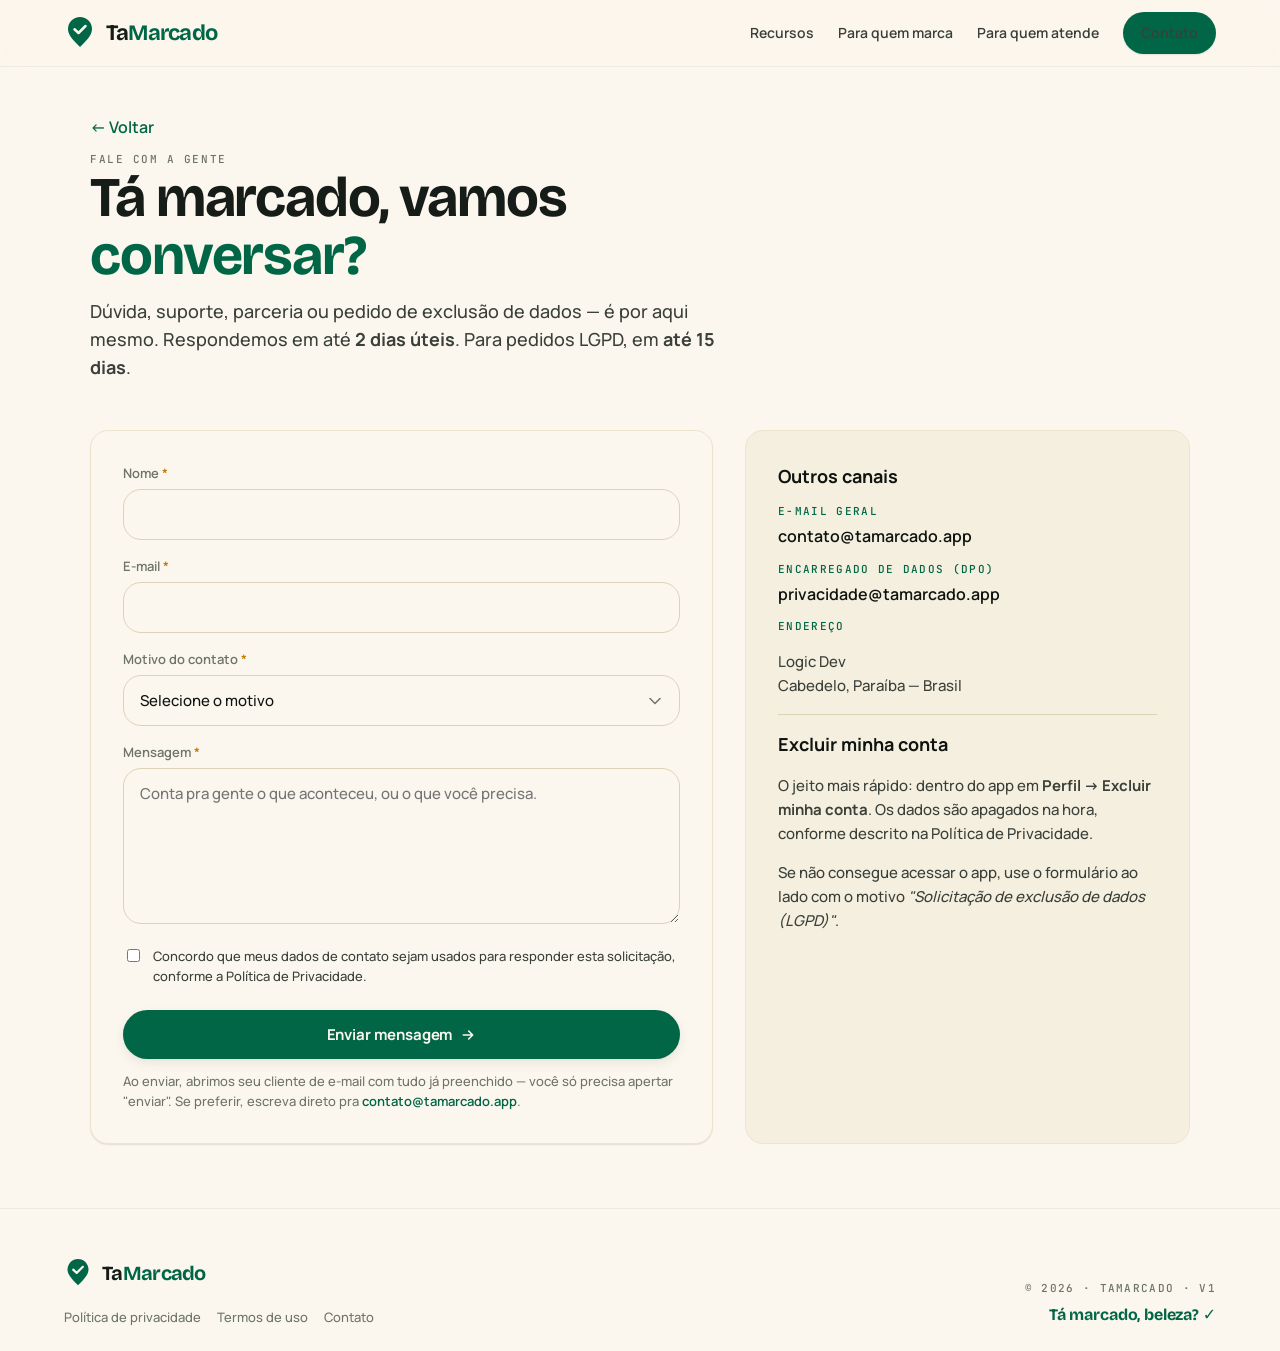
==== commit 5b2c1f00: "text and button adjustment" ====
--- a/contato.html
+++ b/contato.html
@@ -118,7 +118,7 @@
         </div>
         <div class="channel">
           <div class="channel-label">Endereço</div>
-          <p>VerticalTI<br/>Cabedelo, Paraíba — Brasil</p>
+          <p>Logic Dev<br/>Cabedelo, Paraíba — Brasil</p>
         </div>
 
         <hr />
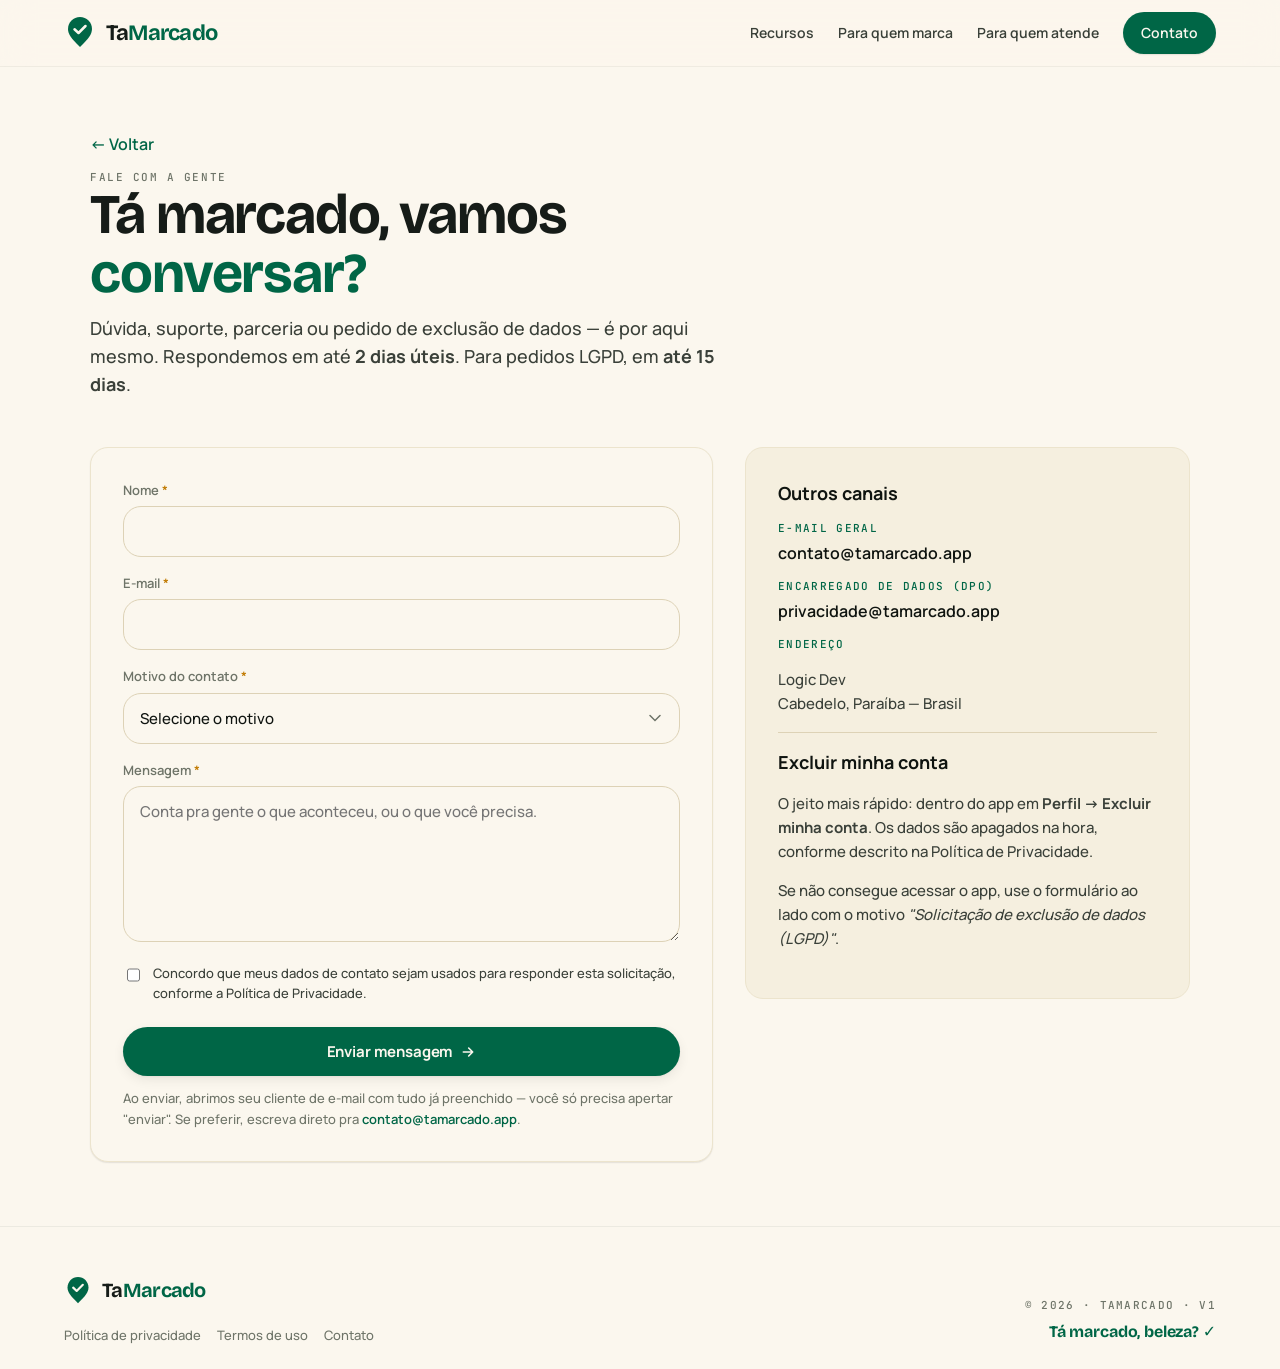
==== commit c516444a: "complete landing page responsiveness overhaul, mobile navbar implementation, and technical maintenan" ====
--- a/contato.html
+++ b/contato.html
@@ -1,26 +1,37 @@
 <!doctype html>
 <html lang="pt-BR">
+
 <head>
   <meta charset="utf-8" />
   <meta name="viewport" content="width=device-width, initial-scale=1, viewport-fit=cover" />
   <meta name="theme-color" content="#FBF7EE" />
   <title>Contato — TaMarcado</title>
-  <meta name="description" content="Fale com a equipe TaMarcado. Dúvidas, suporte, parcerias e solicitações de exclusão de dados (LGPD)." />
-  <link rel="icon" href="data:image/svg+xml;utf8,<svg xmlns='http://www.w3.org/2000/svg' viewBox='0 0 64 70'><path d='M32 4 C18.75 4 8 14.75 8 28 C8 38 14.5 47 32 64 C49.5 47 56 38 56 28 C56 14.75 45.25 4 32 4 Z' fill='%23347758'/><path d='M21 28.5 L29 36 L43 22' stroke='%23FBF7EE' stroke-width='5' stroke-linecap='round' stroke-linejoin='round' fill='none'/></svg>" />
+  <meta name="description"
+    content="Fale com a equipe TaMarcado. Dúvidas, suporte, parcerias e solicitações de exclusão de dados (LGPD)." />
+  <link rel="icon"
+    href="data:image/svg+xml;utf8,<svg xmlns='http://www.w3.org/2000/svg' viewBox='0 0 64 70'><path d='M32 4 C18.75 4 8 14.75 8 28 C8 38 14.5 47 32 64 C49.5 47 56 38 56 28 C56 14.75 45.25 4 32 4 Z' fill='%23347758'/><path d='M21 28.5 L29 36 L43 22' stroke='%23FBF7EE' stroke-width='5' stroke-linecap='round' stroke-linejoin='round' fill='none'/></svg>" />
   <link rel="stylesheet" href="styles.css" />
 </head>
+
 <body>
 
   <nav class="nav">
     <div class="nav-inner">
       <a href="index.html" aria-label="TaMarcado" style="display:inline-flex;align-items:center;gap:10px;">
         <svg viewBox="0 0 64 70" width="32" height="35" fill="none" aria-hidden="true">
-          <path d="M32 4 C18.75 4 8 14.75 8 28 C8 38 14.5 47 32 64 C49.5 47 56 38 56 28 C56 14.75 45.25 4 32 4 Z" fill="var(--tm-emerald-700)"/>
-          <path d="M21 28.5 L29 36 L43 22" stroke="var(--tm-cream-50)" stroke-width="5" stroke-linecap="round" stroke-linejoin="round"/>
+          <path d="M32 4 C18.75 4 8 14.75 8 28 C8 38 14.5 47 32 64 C49.5 47 56 38 56 28 C56 14.75 45.25 4 32 4 Z"
+            fill="var(--tm-emerald-700)" />
+          <path d="M21 28.5 L29 36 L43 22" stroke="var(--tm-cream-50)" stroke-width="5" stroke-linecap="round"
+            stroke-linejoin="round" />
         </svg>
-        <span class="tm-wordmark" style="font-size:22px;"><span class="ta">Ta</span><span class="marcado">Marcado</span></span>
+        <span class="tm-wordmark" style="font-size:22px;"><span class="ta">Ta</span><span
+            class="marcado">Marcado</span></span>
       </a>
-      <div class="nav-links">
+      <button class="menu-toggle" id="menuToggle">
+        ☰
+      </button>
+
+      <div class="nav-links" id="navLinks">
         <a href="index.html#recursos">Recursos</a>
         <a href="index.html#cliente">Para quem marca</a>
         <a href="index.html#prestador">Para quem atende</a>
@@ -33,9 +44,10 @@
     <a href="index.html" class="back-link" style="color:var(--tm-emerald-700); font-weight:600;">← Voltar</a>
 
     <div class="tm-cap" style="margin-top:var(--tm-s-3);">Fale com a gente</div>
-    <h1>Tá marcado, vamos<br/><span style="color:var(--tm-emerald-700);">conversar?</span></h1>
+    <h1>Tá marcado, vamos<br /><span style="color:var(--tm-emerald-700);">conversar?</span></h1>
     <p class="lead">
-      Dúvida, suporte, parceria ou pedido de exclusão de dados — é por aqui mesmo. Respondemos em até <strong>2 dias úteis</strong>. Para pedidos LGPD, em <strong>até 15 dias</strong>.
+      Dúvida, suporte, parceria ou pedido de exclusão de dados — é por aqui mesmo. Respondemos em até <strong>2 dias
+        úteis</strong>. Para pedidos LGPD, em <strong>até 15 dias</strong>.
     </p>
 
     <div class="contact-grid">
@@ -72,7 +84,8 @@
         <div class="form-row" id="lgpdNote" hidden>
           <div class="lgpd-banner">
             <strong>Sobre exclusão de dados (LGPD art. 18, VI):</strong>
-            você também pode excluir sua conta direto no app, em <em>Perfil → Excluir minha conta</em>. Para outras solicitações (acesso, correção, portabilidade, anonimização), descreva no campo abaixo o que precisa.
+            você também pode excluir sua conta direto no app, em <em>Perfil → Excluir minha conta</em>. Para outras
+            solicitações (acesso, correção, portabilidade, anonimização), descreva no campo abaixo o que precisa.
           </div>
         </div>
 
@@ -84,18 +97,23 @@
 
         <label class="consent">
           <input type="checkbox" id="consent" required />
-          <span>Concordo que meus dados de contato sejam usados para responder esta solicitação, conforme a <a href="privacy.html">Política de Privacidade</a>.</span>
+          <span>Concordo que meus dados de contato sejam usados para responder esta solicitação, conforme a <a
+              href="privacy.html">Política de Privacidade</a>.</span>
         </label>
 
         <div class="form-actions">
           <button type="submit" class="btn btn-primary" id="submitBtn">
             Enviar mensagem
-            <svg width="16" height="16" viewBox="0 0 24 24" fill="none" stroke="currentColor" stroke-width="2.4" stroke-linecap="round" stroke-linejoin="round" aria-hidden="true"><path d="M5 12h14M13 6l6 6-6 6"/></svg>
+            <svg width="16" height="16" viewBox="0 0 24 24" fill="none" stroke="currentColor" stroke-width="2.4"
+              stroke-linecap="round" stroke-linejoin="round" aria-hidden="true">
+              <path d="M5 12h14M13 6l6 6-6 6" />
+            </svg>
           </button>
         </div>
 
         <p class="form-hint">
-          Ao enviar, abrimos seu cliente de e-mail com tudo já preenchido — você só precisa apertar "enviar". Se preferir, escreva direto pra
+          Ao enviar, abrimos seu cliente de e-mail com tudo já preenchido — você só precisa apertar "enviar". Se
+          preferir, escreva direto pra
           <a href="mailto:contato@tamarcado.app">contato@tamarcado.app</a>.
         </p>
 
@@ -118,14 +136,16 @@
         </div>
         <div class="channel">
           <div class="channel-label">Endereço</div>
-          <p>Logic Dev<br/>Cabedelo, Paraíba — Brasil</p>
+          <p>Logic Dev<br />Cabedelo, Paraíba — Brasil</p>
         </div>
 
         <hr />
 
         <h3>Excluir minha conta</h3>
-        <p>O jeito mais rápido: dentro do app em <strong>Perfil → Excluir minha conta</strong>. Os dados são apagados na hora, conforme descrito na <a href="privacy.html">Política de Privacidade</a>.</p>
-        <p>Se não consegue acessar o app, use o formulário ao lado com o motivo <em>"Solicitação de exclusão de dados (LGPD)"</em>.</p>
+        <p>O jeito mais rápido: dentro do app em <strong>Perfil → Excluir minha conta</strong>. Os dados são apagados na
+          hora, conforme descrito na <a href="privacy.html">Política de Privacidade</a>.</p>
+        <p>Se não consegue acessar o app, use o formulário ao lado com o motivo <em>"Solicitação de exclusão de dados
+            (LGPD)"</em>.</p>
       </aside>
     </div>
   </main>
@@ -135,10 +155,13 @@
       <div>
         <a href="index.html" style="display:inline-flex;align-items:center;gap:10px;">
           <svg viewBox="0 0 64 70" width="28" height="31" fill="none" aria-hidden="true">
-            <path d="M32 4 C18.75 4 8 14.75 8 28 C8 38 14.5 47 32 64 C49.5 47 56 38 56 28 C56 14.75 45.25 4 32 4 Z" fill="var(--tm-emerald-700)"/>
-            <path d="M21 28.5 L29 36 L43 22" stroke="var(--tm-cream-50)" stroke-width="5" stroke-linecap="round" stroke-linejoin="round"/>
+            <path d="M32 4 C18.75 4 8 14.75 8 28 C8 38 14.5 47 32 64 C49.5 47 56 38 56 28 C56 14.75 45.25 4 32 4 Z"
+              fill="var(--tm-emerald-700)" />
+            <path d="M21 28.5 L29 36 L43 22" stroke="var(--tm-cream-50)" stroke-width="5" stroke-linecap="round"
+              stroke-linejoin="round" />
           </svg>
-          <span class="tm-wordmark" style="font-size:20px;"><span class="ta">Ta</span><span class="marcado">Marcado</span></span>
+          <span class="tm-wordmark" style="font-size:20px;"><span class="ta">Ta</span><span
+              class="marcado">Marcado</span></span>
         </a>
         <div class="footer-links">
           <a href="privacy.html">Política de privacidade</a>
@@ -233,5 +256,9 @@
     })();
   </script>
 
+  <!-- Este script controla o funcionamento do menu mobile da navbar em celulares e tablets. -->
+  <script src="menu-mobile.js"></script>
+
 </body>
-</html>
+
+</html>
--- a/styles.css
+++ b/styles.css
@@ -1,48 +1,49 @@
 /* ──────────────────────────────────────────────────────────────
    TaMarcado — Landing page
    Tokens fiéis ao designer/brand.css (V1 · Maio 2026)
+   Otimizado para Responsividade Total
    ────────────────────────────────────────────────────────────── */
 
-@import url('https://fonts.googleapis.com/css2?family=Bricolage+Grotesque:opsz,wght@12..96,400;12..96,500;12..96,600;12..96,700;12..96,800&family=Manrope:wght@400;500;600;700;800&family=JetBrains+Mono:wght@400;500;600&display=swap');
+@import url("https://fonts.googleapis.com/css2?family=Bricolage+Grotesque:opsz,wght@12..96,400;12..96,500;12..96,600;12..96,700;12..96,800&family=Manrope:wght@400;500;600;700;800&family=JetBrains+Mono:wght@400;500;600&display=swap");
 
 :root {
   /* Brand */
   --tm-emerald-900: oklch(28% 0.06 164);
   --tm-emerald-800: oklch(36% 0.08 164);
-  --tm-emerald-700: oklch(45% 0.10 164);
+  --tm-emerald-700: oklch(45% 0.1 164);
   --tm-emerald-600: oklch(52% 0.11 164);
   --tm-emerald-500: oklch(60% 0.12 164);
-  --tm-emerald-400: oklch(72% 0.10 164);
+  --tm-emerald-400: oklch(72% 0.1 164);
   --tm-emerald-200: oklch(88% 0.05 164);
   --tm-emerald-100: oklch(94% 0.03 164);
-  --tm-emerald-50:  oklch(97% 0.015 164);
+  --tm-emerald-50: oklch(97% 0.015 164);
 
   /* Cream */
-  --tm-cream-50:  #FBF7EE;
-  --tm-cream-100: #F5EFDF;
-  --tm-cream-200: #ECE4CD;
-  --tm-cream-300: #DDD2B6;
+  --tm-cream-50: #fbf7ee;
+  --tm-cream-100: #f5efdf;
+  --tm-cream-200: #ece4cd;
+  --tm-cream-300: #ddd2b6;
 
   /* Ink */
-  --tm-ink-950: #0F1410;
-  --tm-ink-900: #161C18;
-  --tm-ink-800: #232A24;
-  --tm-ink-700: #3A4039;
-  --tm-ink-500: #6E7468;
-  --tm-ink-400: #8A8F86;
-  --tm-ink-300: #ACB1A8;
-  --tm-ink-200: #CBD0C7;
+  --tm-ink-950: #0f1410;
+  --tm-ink-900: #161c18;
+  --tm-ink-800: #232a24;
+  --tm-ink-700: #3a4039;
+  --tm-ink-500: #6e7468;
+  --tm-ink-400: #8a8f86;
+  --tm-ink-300: #acb1a8;
+  --tm-ink-200: #cbd0c7;
 
   /* Saffron */
   --tm-saffron-600: oklch(64% 0.14 70);
   --tm-saffron-500: oklch(74% 0.15 70);
-  --tm-saffron-300: oklch(86% 0.10 70);
+  --tm-saffron-300: oklch(86% 0.1 70);
   --tm-saffron-100: oklch(94% 0.04 70);
 
   /* Tipografia */
-  --tm-font-display: 'Bricolage Grotesque', system-ui, sans-serif;
-  --tm-font-text:    'Manrope', system-ui, sans-serif;
-  --tm-font-mono:    'JetBrains Mono', ui-monospace, monospace;
+  --tm-font-display: "Bricolage Grotesque", system-ui, sans-serif;
+  --tm-font-text: "Manrope", system-ui, sans-serif;
+  --tm-font-mono: "JetBrains Mono", ui-monospace, monospace;
 
   /* Radius */
   --tm-radius-xs: 4px;
@@ -64,14 +65,26 @@
   --tm-s-8: 64px;
 
   /* Shadow */
-  --tm-elev-1: 0 1px 2px rgba(15,20,16,0.06), 0 1px 1px rgba(15,20,16,0.04);
-  --tm-elev-2: 0 4px 12px rgba(15,20,16,0.07), 0 1px 2px rgba(15,20,16,0.04);
-  --tm-elev-3: 0 12px 28px rgba(15,20,16,0.10), 0 2px 6px rgba(15,20,16,0.06);
+  --tm-elev-1:
+    0 1px 2px rgba(15, 20, 16, 0.06), 0 1px 1px rgba(15, 20, 16, 0.04);
+  --tm-elev-2:
+    0 4px 12px rgba(15, 20, 16, 0.07), 0 1px 2px rgba(15, 20, 16, 0.04);
+  --tm-elev-3:
+    0 12px 28px rgba(15, 20, 16, 0.1), 0 2px 6px rgba(15, 20, 16, 0.06);
 }
 
 /* ────────── Reset ────────── */
-*, *::before, *::after { box-sizing: border-box; }
-html { scroll-behavior: smooth; -webkit-font-smoothing: antialiased; -moz-osx-font-smoothing: grayscale; }
+*,
+*::before,
+*::after {
+  box-sizing: border-box;
+}
+html {
+  scroll-behavior: smooth;
+  -webkit-font-smoothing: antialiased;
+  -moz-osx-font-smoothing: grayscale;
+  overflow-x: hidden; /* Evita scroll horizontal acidental */
+}
 body {
   margin: 0;
   font-family: var(--tm-font-text);
@@ -79,14 +92,34 @@
   color: var(--tm-ink-900);
   background: var(--tm-cream-50);
   line-height: 1.55;
-}
-a { color: inherit; text-decoration: none; }
-button { font-family: inherit; cursor: pointer; border: none; }
-img, svg { display: block; max-width: 100%; }
+  overflow-x: hidden; /* Evita scroll horizontal acidental */
+  padding-top: 84px;
+}
+a {
+  color: inherit;
+  text-decoration: none;
+}
+button {
+  font-family: inherit;
+  cursor: pointer;
+  border: none;
+}
+img,
+svg {
+  display: block;
+  max-width: 100%;
+  height: auto;
+}
 
 /* ────────── Typography utilities ────────── */
-.tm-display { font-family: var(--tm-font-display); letter-spacing: -0.02em; line-height: 1.05; }
-.tm-mono    { font-family: var(--tm-font-mono); }
+.tm-display {
+  font-family: var(--tm-font-display);
+  letter-spacing: -0.02em;
+  line-height: 1.05;
+}
+.tm-mono {
+  font-family: var(--tm-font-mono);
+}
 .tm-cap {
   font-family: var(--tm-font-mono);
   font-size: 11px;
@@ -102,8 +135,12 @@
   display: inline-flex;
   align-items: baseline;
 }
-.tm-wordmark .ta { color: var(--tm-ink-900); }
-.tm-wordmark .marcado { color: var(--tm-emerald-700); }
+.tm-wordmark .ta {
+  color: var(--tm-ink-900);
+}
+.tm-wordmark .marcado {
+  color: var(--tm-emerald-700);
+}
 
 /* ────────── Layout ────────── */
 .container {
@@ -113,15 +150,21 @@
   padding: 0 var(--tm-s-5);
 }
 
-section { padding: var(--tm-s-8) 0; }
-section.tight { padding: var(--tm-s-7) 0; }
+section {
+  padding: clamp(var(--tm-s-6), 8vw, var(--tm-s-8)) 0;
+}
+section.tight {
+  padding: clamp(var(--tm-s-5), 6vw, var(--tm-s-7)) 0;
+}
 
 .section-head {
   max-width: 720px;
-  margin: 0 auto var(--tm-s-7);
+  margin: 0 auto clamp(var(--tm-s-5), 6vw, var(--tm-s-7));
   text-align: center;
 }
-.section-head .tm-cap { color: var(--tm-emerald-700); }
+.section-head .tm-cap {
+  color: var(--tm-emerald-700);
+}
 .section-head h2 {
   font-family: var(--tm-font-display);
   font-weight: 800;
@@ -132,22 +175,26 @@
   text-wrap: balance;
 }
 .section-head p {
-  font-size: 17px;
+  font-size: clamp(15px, 2vw, 17px);
   color: var(--tm-ink-700);
   margin: 0;
   text-wrap: pretty;
 }
 
 /* ────────── Navbar ────────── */
+
 .nav {
-  position: sticky;
+  position: fixed;
   top: 0;
-  z-index: 50;
+  left: 0;
+  width: 100%;
+  z-index: 1000;
   background: rgba(251, 247, 238, 0.78);
   backdrop-filter: saturate(140%) blur(16px);
   -webkit-backdrop-filter: saturate(140%) blur(16px);
-  border-bottom: 1px solid rgba(15,20,16,0.05);
-}
+  border-bottom: 1px solid rgba(15, 20, 16, 0.05);
+}
+
 .nav-inner {
   display: flex;
   align-items: center;
@@ -155,59 +202,170 @@
   padding: var(--tm-s-3) var(--tm-s-5);
   max-width: 1200px;
   margin: 0 auto;
-}
+  position: relative;
+}
+
 .nav-links {
   display: flex;
   gap: var(--tm-s-5);
   align-items: center;
 }
+
 .nav-links a {
   font-size: 14px;
   font-weight: 600;
   color: var(--tm-ink-700);
-  transition: color 120ms ease;
-}
-.nav-links a:hover { color: var(--tm-emerald-700); }
+  transition:
+    color 120ms ease,
+    background 120ms ease;
+}
+
+.nav-links a:hover {
+  color: var(--tm-emerald-700);
+}
+
+.nav-links a:hover {
+  color: var(--tm-emerald-700);
+}
 .nav-cta {
   background: var(--tm-emerald-700);
-  color: var(--tm-cream-50);
+  color: var(--tm-cream-50) !important;
   padding: 10px 18px;
   border-radius: var(--tm-radius-full);
   font-weight: 700;
   font-size: 14px;
   box-shadow: var(--tm-elev-1);
-  transition: transform 120ms ease, box-shadow 120ms ease;
-}
-.nav-cta:hover { transform: translateY(-1px); box-shadow: var(--tm-elev-2); }
-
-@media (max-width: 740px) {
-  .nav-links a:not(.nav-cta) { display: none; }
+  transition:
+    transform 120ms ease,
+    box-shadow 120ms ease;
+  white-space: nowrap;
+}
+.nav-cta:hover {
+  transform: translateY(-1px);
+  background: var(--tm-emerald-800);
+  color: var(--tm-cream-50) !important;
+  box-shadow: var(--tm-elev-2);
+}
+
+/* botão hamburger */
+
+.menu-toggle {
+  display: none;
+  background: var(--tm-emerald-700);
+  color: var(--tm-cream-50);
+  width: 44px;
+  height: 44px;
+  border-radius: 12px;
+  font-size: 24px;
+  font-weight: bold;
+  align-items: center;
+  justify-content: center;
+  box-shadow: var(--tm-elev-1);
+  transition:
+    transform 140ms ease,
+    background 140ms ease;
+}
+
+.menu-toggle:hover {
+  background: var(--tm-emerald-800);
+  transform: scale(1.03);
+}
+
+/* MOBILE */
+
+@media (max-width: 860px) {
+  .menu-toggle {
+    display: flex;
+  }
+
+  .nav-links {
+    position: absolute;
+    top: 72px;
+    right: 0;
+    width: 260px;
+    background: var(--tm-cream-50);
+    border-radius: 18px;
+    padding: 16px;
+    border: 1px solid rgba(15, 20, 16, 0.08);
+    box-shadow: var(--tm-elev-3);
+    display: none;
+    flex-direction: column;
+    align-items: stretch;
+    gap: 10px;
+    z-index: 999;
+  }
+
+  .nav-links.active {
+    display: flex;
+  }
+
+  .nav-links a {
+    display: block;
+    width: 100%;
+    padding: 12px 14px;
+    border-radius: 12px;
+    font-size: 15px;
+  }
+
+  .nav-links a:hover {
+    background: var(--tm-cream-100);
+    color: var(--tm-emerald-700);
+  }
+
+  .nav-links .nav-cta {
+    text-align: center;
+    justify-content: center;
+    color: var(--tm-cream-50) !important;
+  }
+
+  .nav-links .nav-cta:hover {
+    background: var(--tm-emerald-800);
+    color: var(--tm-cream-50) !important;
+  }
+}
+
+/* celulares */
+
+@media (max-width: 480px) {
+  .nav-inner {
+    padding: var(--tm-s-2) var(--tm-s-4);
+  }
+
+  .tm-wordmark {
+    font-size: 18px !important;
+  }
+
+  .nav-links {
+    width: calc(100vw - 32px);
+    right: 16px;
+  }
 }
 
 /* ────────── Hero ────────── */
 .hero {
   position: relative;
-  padding: var(--tm-s-8) 0 var(--tm-s-7);
+  padding: clamp(var(--tm-s-6), 10vw, var(--tm-s-8)) 0
+    clamp(var(--tm-s-5), 8vw, var(--tm-s-7));
   overflow: hidden;
 }
 .hero::before {
-  content: '';
+  content: "";
   position: absolute;
   top: -180px;
   right: -160px;
-  width: 520px;
-  height: 520px;
+  width: clamp(300px, 50vw, 520px);
+  height: clamp(300px, 50vw, 520px);
   background: radial-gradient(circle, var(--tm-emerald-100), transparent 65%);
   border-radius: 50%;
   pointer-events: none;
 }
 .hero::after {
-  content: '';
+  content: "";
   position: absolute;
   bottom: -120px;
   left: -100px;
-  width: 360px;
-  height: 360px;
+  width: clamp(200px, 40vw, 360px);
+  height: clamp(200px, 40vw, 360px);
   background: radial-gradient(circle, var(--tm-saffron-100), transparent 65%);
   border-radius: 50%;
   pointer-events: none;
@@ -223,15 +381,17 @@
 .hero h1 {
   font-family: var(--tm-font-display);
   font-weight: 800;
-  font-size: clamp(46px, 6.6vw, 88px);
+  font-size: clamp(42px, 7vw, 88px);
   line-height: 0.95;
   letter-spacing: -0.03em;
   margin: var(--tm-s-4) 0 var(--tm-s-5);
   text-wrap: balance;
 }
-.hero h1 .accent { color: var(--tm-emerald-700); }
+.hero h1 .accent {
+  color: var(--tm-emerald-700);
+}
 .hero p.lead {
-  font-size: 19px;
+  font-size: clamp(17px, 2.5vw, 19px);
   color: var(--tm-ink-700);
   max-width: 520px;
   margin: 0 0 var(--tm-s-6);
@@ -257,7 +417,9 @@
   font-weight: 600;
 }
 .hero-meta .dot {
-  width: 6px; height: 6px; border-radius: 50%;
+  width: 6px;
+  height: 6px;
+  border-radius: 50%;
   background: var(--tm-emerald-600);
 }
 
@@ -272,60 +434,103 @@
   font-weight: 700;
   font-size: 15px;
   letter-spacing: -0.005em;
-  transition: transform 140ms ease, box-shadow 140ms ease, background 140ms ease;
+  transition:
+    transform 140ms ease,
+    box-shadow 140ms ease,
+    background 140ms ease;
   white-space: nowrap;
+  min-height: 48px; /* Melhor para toque */
 }
 .btn-primary {
   background: var(--tm-emerald-700);
   color: var(--tm-cream-50);
   box-shadow: var(--tm-elev-2);
 }
-.btn-primary:hover { background: var(--tm-emerald-800); transform: translateY(-1px); box-shadow: var(--tm-elev-3); }
+.btn-primary:hover {
+  background: var(--tm-emerald-800);
+  transform: translateY(-1px);
+  box-shadow: var(--tm-elev-3);
+}
 .btn-secondary {
   background: var(--tm-cream-50);
   color: var(--tm-ink-900);
   border: 1.5px solid var(--tm-ink-200);
 }
-.btn-secondary:hover { border-color: var(--tm-ink-700); transform: translateY(-1px); }
+.btn-secondary:hover {
+  border-color: var(--tm-ink-700);
+  transform: translateY(-1px);
+}
 .btn-accent {
   background: var(--tm-saffron-500);
   color: var(--tm-ink-900);
   box-shadow: var(--tm-elev-2);
 }
-.btn-accent:hover { background: var(--tm-saffron-600); transform: translateY(-1px); }
+.btn-accent:hover {
+  background: var(--tm-saffron-600);
+  transform: translateY(-1px);
+}
 .btn-ghost {
   background: transparent;
   color: var(--tm-emerald-700);
   padding: 10px 14px;
 }
-.btn-ghost:hover { color: var(--tm-emerald-800); }
+.btn-ghost:hover {
+  color: var(--tm-emerald-800);
+}
 
 /* Hero phone */
 .hero-phone {
   justify-self: center;
   position: relative;
+  width: 100%;
+  max-width: 340px;
 }
 .hero-phone-bg {
   position: absolute;
   inset: -28px;
-  background: linear-gradient(160deg, var(--tm-emerald-100), var(--tm-cream-200));
+  background: linear-gradient(
+    160deg,
+    var(--tm-emerald-100),
+    var(--tm-cream-200)
+  );
   border-radius: var(--tm-radius-2xl);
   z-index: -1;
 }
 
 @media (max-width: 940px) {
-  .hero-grid { grid-template-columns: 1fr; }
-  .hero-phone { margin-top: var(--tm-s-6); }
+  .hero-grid {
+    grid-template-columns: 1fr;
+    text-align: center;
+  }
+  .hero h1 {
+    margin-left: auto;
+    margin-right: auto;
+  }
+  .hero p.lead {
+    margin-left: auto;
+    margin-right: auto;
+  }
+  .hero-ctas {
+    justify-content: center;
+  }
+  .hero-meta {
+    justify-content: center;
+  }
+  .hero-phone {
+    margin-top: var(--tm-s-7);
+  }
 }
 
 /* ────────── Phone mockup ────────── */
 .phone {
-  width: 300px;
-  height: 620px;
+  width: 100%;
+  aspect-ratio: 300 / 620;
+  max-width: 300px;
+  margin: 0 auto;
   border-radius: 36px;
   background: var(--tm-ink-950);
   padding: 8px;
-  box-shadow: 0 24px 60px rgba(15,20,16,0.18);
+  box-shadow: 0 24px 60px rgba(15, 20, 16, 0.18);
   position: relative;
 }
 .phone-screen {
@@ -374,54 +579,56 @@
   color: var(--tm-ink-500);
 }
 .scr-title {
-  font-size: 22px;
-  font-weight: 700;
-  margin-top: 1px;
+  font-family: var(--tm-font-display);
+  font-size: 18px;
+  font-weight: 700;
   color: var(--tm-ink-900);
-  font-family: var(--tm-font-display);
-  letter-spacing: -0.02em;
-  line-height: 1.05;
 }
 .avatar {
-  width: 36px; height: 36px;
+  width: 32px;
+  height: 32px;
   border-radius: 50%;
-  background: var(--tm-saffron-300);
-  display: flex; align-items: center; justify-content: center;
-  font-weight: 700;
-  color: var(--tm-ink-900);
-  font-size: 13px;
+  background: var(--tm-emerald-700);
+  color: var(--tm-cream-50);
+  display: flex;
+  align-items: center;
+  justify-content: center;
+  font-size: 11px;
+  font-weight: 700;
 }
 .scr-search {
-  margin-top: 14px;
-  height: 42px;
-  padding: 0 14px;
+  margin-top: 12px;
   background: var(--tm-cream-50);
-  border-radius: var(--tm-radius-full);
+  border-radius: 12px;
+  padding: 10px 14px;
   display: flex;
   align-items: center;
   gap: 10px;
-  border: 1px solid rgba(15,20,16,0.06);
-  font-size: 13px;
-  color: var(--tm-ink-500);
+  color: var(--tm-ink-400);
+  font-size: 12px;
+  border: 1px solid rgba(15, 20, 16, 0.05);
 }
 .scr-chips {
-  padding: 4px 18px 14px;
   display: flex;
   gap: 8px;
-  overflow: hidden;
+  padding: 0 18px 14px;
+  overflow-x: auto;
+  scrollbar-width: none;
+}
+.scr-chips::-webkit-scrollbar {
+  display: none;
 }
 .scr-chip {
-  display: inline-flex;
+  padding: 6px 12px;
+  background: var(--tm-cream-50);
+  border-radius: 99px;
+  font-size: 11px;
+  font-weight: 600;
+  display: flex;
   align-items: center;
   gap: 6px;
-  padding: 8px 12px;
-  border-radius: var(--tm-radius-full);
-  background: var(--tm-cream-50);
-  color: var(--tm-ink-800);
-  font-size: 12px;
-  font-weight: 600;
-  border: 1px solid rgba(15,20,16,0.06);
-  flex: 0 0 auto;
+  white-space: nowrap;
+  border: 1px solid rgba(15, 20, 16, 0.05);
 }
 .scr-chip.on {
   background: var(--tm-emerald-700);
@@ -429,10 +636,10 @@
   border-color: transparent;
 }
 .scr-bigcard {
-  margin: 0 18px;
-  background: var(--tm-emerald-900);
-  border-radius: var(--tm-radius-lg);
-  padding: 16px;
+  margin: 0 18px 18px;
+  background: var(--tm-emerald-700);
+  border-radius: 20px;
+  padding: 18px;
   color: var(--tm-cream-50);
   position: relative;
   overflow: hidden;
@@ -440,65 +647,67 @@
 .scr-bigcard-deco {
   position: absolute;
   right: -20px;
-  top: -10px;
-  opacity: 0.2;
+  bottom: -20px;
+  opacity: 0.15;
 }
 .scr-bigcard-kicker {
   font-family: var(--tm-font-mono);
   font-size: 9px;
-  letter-spacing: 0.14em;
-  opacity: 0.7;
+  letter-spacing: 0.1em;
+  opacity: 0.8;
 }
 .scr-bigcard-title {
   font-family: var(--tm-font-display);
-  font-size: 19px;
-  font-weight: 700;
-  margin-top: 6px;
-  line-height: 1.1;
-  letter-spacing: -0.02em;
-}
-.scr-bigcard-title .when { color: var(--tm-emerald-400); }
+  font-size: 17px;
+  font-weight: 700;
+  margin: 4px 0 12px;
+  line-height: 1.2;
+}
+.scr-bigcard-title .when {
+  font-family: var(--tm-font-text);
+  font-size: 13px;
+  font-weight: 500;
+  opacity: 0.9;
+}
 .scr-bigcard-actions {
   display: flex;
   gap: 8px;
-  margin-top: 12px;
 }
 .scr-pill {
-  padding: 6px 10px;
+  padding: 6px 12px;
   background: var(--tm-cream-50);
+  color: var(--tm-emerald-900);
+  border-radius: 99px;
+  font-size: 10px;
+  font-weight: 700;
+}
+.scr-pill.outline {
+  background: transparent;
+  border: 1px solid rgba(255, 255, 255, 0.3);
+  color: var(--tm-cream-50);
+}
+.scr-section-head {
+  padding: 0 18px 10px;
+  display: flex;
+  justify-content: space-between;
+  align-items: baseline;
+}
+.scr-section-head .h {
+  font-size: 14px;
+  font-weight: 700;
   color: var(--tm-ink-900);
-  border-radius: 999px;
+}
+.scr-section-head .a {
   font-size: 11px;
   font-weight: 600;
-}
-.scr-pill.outline {
-  background: transparent;
-  border: 1px solid rgba(255,255,255,0.3);
-  color: var(--tm-cream-50);
-}
-.scr-section-head {
-  padding: 14px 18px 0;
-  display: flex;
-  align-items: center;
-  justify-content: space-between;
-}
-.scr-section-head .h {
-  font-family: var(--tm-font-display);
-  font-size: 15px;
-  font-weight: 700;
-  color: var(--tm-ink-900);
-  letter-spacing: -0.02em;
-}
-.scr-section-head .a {
-  font-size: 11px;
-  color: var(--tm-emerald-700);
-  font-weight: 600;
-}
+  color: var(--tm-emerald-700);
+}
+
 .scr-list {
-  padding: 10px 18px;
+  padding: 0 18px;
   display: flex;
   flex-direction: column;
-  gap: 8px;
+  gap: 10px;
   flex: 1;
   overflow: hidden;
 }
@@ -509,7 +718,7 @@
   display: flex;
   align-items: center;
   gap: 10px;
-  border: 1px solid rgba(15,20,16,0.04);
+  border: 1px solid rgba(15, 20, 16, 0.04);
 }
 .scr-svc-ic {
   width: 40px;
@@ -517,21 +726,43 @@
   border-radius: 8px;
   background: var(--tm-emerald-200);
   color: var(--tm-emerald-900);
-  display: flex; align-items: center; justify-content: center;
+  display: flex;
+  align-items: center;
+  justify-content: center;
   flex: 0 0 auto;
 }
-.scr-svc-info { flex: 1; min-width: 0; }
-.scr-svc-name { font-size: 13px; font-weight: 700; color: var(--tm-ink-900); }
-.scr-svc-role { font-size: 11px; color: var(--tm-ink-500); }
-.scr-svc-meta { text-align: right; }
-.scr-svc-price { font-family: var(--tm-font-mono); font-size: 11px; font-weight: 600; }
-.scr-svc-rating { font-size: 10px; color: var(--tm-ink-500); margin-top: 2px; }
+.scr-svc-info {
+  flex: 1;
+  min-width: 0;
+}
+.scr-svc-name {
+  font-size: 13px;
+  font-weight: 700;
+  color: var(--tm-ink-900);
+}
+.scr-svc-role {
+  font-size: 11px;
+  color: var(--tm-ink-500);
+}
+.scr-svc-meta {
+  text-align: right;
+}
+.scr-svc-price {
+  font-family: var(--tm-font-mono);
+  font-size: 11px;
+  font-weight: 600;
+}
+.scr-svc-rating {
+  font-size: 10px;
+  color: var(--tm-ink-500);
+  margin-top: 2px;
+}
 
 .scr-tabbar {
   height: 64px;
   padding: 8px 18px;
   background: var(--tm-cream-50);
-  border-top: 1px solid rgba(15,20,16,0.05);
+  border-top: 1px solid rgba(15, 20, 16, 0.05);
   display: flex;
   align-items: center;
   justify-content: space-around;
@@ -543,8 +774,13 @@
   gap: 2px;
   color: var(--tm-ink-500);
 }
-.scr-tab.on { color: var(--tm-emerald-700); }
-.scr-tab span { font-size: 9px; font-weight: 600; }
+.scr-tab.on {
+  color: var(--tm-emerald-700);
+}
+.scr-tab span {
+  font-size: 9px;
+  font-weight: 600;
+}
 
 /* Provider screen */
 .scr-day {
@@ -554,15 +790,20 @@
   letter-spacing: 0.12em;
 }
 .scr-iconbtn {
-  width: 36px; height: 36px;
+  width: 36px;
+  height: 36px;
   border-radius: 50%;
   background: var(--tm-cream-50);
-  border: 1px solid rgba(15,20,16,0.06);
-  display: flex; align-items: center; justify-content: center;
+  border: 1px solid rgba(15, 20, 16, 0.06);
+  display: flex;
+  align-items: center;
+  justify-content: center;
   color: var(--tm-ink-700);
 }
 .scr-daystrip {
-  display: flex; gap: 6px; margin-top: 14px;
+  display: flex;
+  gap: 6px;
+  margin-top: 14px;
 }
 .scr-daycell {
   flex: 1;
@@ -571,7 +812,7 @@
   border-radius: var(--tm-radius-sm);
   background: var(--tm-cream-50);
   color: var(--tm-ink-800);
-  border: 1px solid rgba(15,20,16,0.05);
+  border: 1px solid rgba(15, 20, 16, 0.05);
 }
 .scr-daycell .dn {
   font-family: var(--tm-font-mono);
@@ -619,7 +860,7 @@
   display: flex;
   gap: 10px;
   padding: 10px 0;
-  border-bottom: 1px dashed rgba(15,20,16,0.06);
+  border-bottom: 1px dashed rgba(15, 20, 16, 0.06);
   align-items: center;
 }
 .scr-tl-time {
@@ -634,12 +875,28 @@
   height: 36px;
   border-radius: 2px;
 }
-.scr-tl-bar.confirmed { background: var(--tm-emerald-700); }
-.scr-tl-bar.pending   { background: var(--tm-saffron-500); }
-.scr-tl-bar.blocked   { background: var(--tm-ink-300); }
-.scr-tl-info { flex: 1; min-width: 0; }
-.scr-tl-who { font-size: 13px; font-weight: 700; color: var(--tm-ink-900); }
-.scr-tl-svc { font-size: 11px; color: var(--tm-ink-500); }
+.scr-tl-bar.confirmed {
+  background: var(--tm-emerald-700);
+}
+.scr-tl-bar.pending {
+  background: var(--tm-saffron-500);
+}
+.scr-tl-bar.blocked {
+  background: var(--tm-ink-300);
+}
+.scr-tl-info {
+  flex: 1;
+  min-width: 0;
+}
+.scr-tl-who {
+  font-size: 13px;
+  font-weight: 700;
+  color: var(--tm-ink-900);
+}
+.scr-tl-svc {
+  font-size: 11px;
+  color: var(--tm-ink-500);
+}
 .scr-tl-tag {
   font-family: var(--tm-font-mono);
   font-size: 9px;
@@ -666,19 +923,29 @@
 /* ────────── Pillars ────────── */
 .pillars {
   display: grid;
-  grid-template-columns: repeat(3, 1fr);
+  grid-template-columns: repeat(
+    auto-fit,
+    minmax(280px, 1fr)
+  ); /* Otimizado para responsividade */
   gap: var(--tm-s-4);
 }
-@media (max-width: 800px) { .pillars { grid-template-columns: 1fr; } }
 .pillar {
   padding: var(--tm-s-5);
   background: var(--tm-cream-100);
   border-radius: var(--tm-radius-lg);
-  border: 1px solid rgba(15,20,16,0.04);
-  transition: transform 140ms ease, box-shadow 140ms ease;
-}
-.pillar:hover { transform: translateY(-2px); box-shadow: var(--tm-elev-2); }
-.pillar .tm-cap { color: var(--tm-emerald-700); }
+  border: 1px solid rgba(15, 20, 16, 0.04);
+  transition:
+    transform 140ms ease,
+    box-shadow 140ms ease;
+  height: 100%;
+}
+.pillar:hover {
+  transform: translateY(-2px);
+  box-shadow: var(--tm-elev-2);
+}
+.pillar .tm-cap {
+  color: var(--tm-emerald-700);
+}
 .pillar h3 {
   font-family: var(--tm-font-display);
   font-size: 22px;
@@ -695,20 +962,32 @@
 }
 
 /* ────────── Categorias ────────── */
-.section-categorias { background: var(--tm-cream-100); }
+.section-categorias {
+  background: var(--tm-cream-100);
+}
 .cat-grid {
   display: grid;
-  grid-template-columns: repeat(5, 1fr);
+  grid-template-columns: repeat(
+    auto-fit,
+    minmax(180px, 1fr)
+  ); /* Otimizado para responsividade */
   gap: var(--tm-s-3);
 }
-@media (max-width: 900px) { .cat-grid { grid-template-columns: repeat(2, 1fr); } }
+@media (max-width: 480px) {
+  .cat-grid {
+    grid-template-columns: repeat(2, 1fr);
+  }
+}
 .cat {
   background: var(--tm-cream-50);
   border-radius: var(--tm-radius-lg);
   padding: var(--tm-s-5) var(--tm-s-4);
   text-align: center;
-  border: 1px solid rgba(15,20,16,0.05);
-  transition: transform 140ms ease, box-shadow 140ms ease, border-color 140ms ease;
+  border: 1px solid rgba(15, 20, 16, 0.05);
+  transition:
+    transform 140ms ease,
+    box-shadow 140ms ease,
+    border-color 140ms ease;
 }
 .cat:hover {
   transform: translateY(-3px);
@@ -716,11 +995,14 @@
   border-color: var(--tm-emerald-200);
 }
 .cat-ic {
-  width: 56px; height: 56px;
+  width: 56px;
+  height: 56px;
   border-radius: var(--tm-radius-md);
   background: var(--tm-emerald-100);
   color: var(--tm-emerald-800);
-  display: flex; align-items: center; justify-content: center;
+  display: flex;
+  align-items: center;
+  justify-content: center;
   margin: 0 auto var(--tm-s-3);
 }
 .cat-name {
@@ -741,17 +1023,42 @@
 .split {
   display: grid;
   grid-template-columns: 1fr 1fr;
-  gap: var(--tm-s-7);
-  align-items: center;
-}
-.split.reverse .split-text { order: 2; }
-.split.reverse .split-mock { order: 1; }
+  gap: clamp(var(--tm-s-5), 6vw, var(--tm-s-8));
+  align-items: center;
+}
+.split.reverse .split-text {
+  order: 2;
+}
+.split.reverse .split-mock {
+  order: 1;
+}
+
 @media (max-width: 940px) {
-  .split, .split.reverse { grid-template-columns: 1fr; }
-  .split.reverse .split-text { order: 1; }
-  .split.reverse .split-mock { order: 2; }
-}
-.split-text .tm-cap { color: var(--tm-emerald-700); }
+  .split,
+  .split.reverse {
+    grid-template-columns: 1fr;
+    text-align: center;
+  }
+  .split.reverse .split-text {
+    order: 1;
+  }
+  .split.reverse .split-mock {
+    order: 2;
+  }
+  .split-text > p {
+    margin-left: auto;
+    margin-right: auto;
+  }
+  .feature-list {
+    text-align: left;
+    max-width: 480px;
+    margin: 0 auto;
+  }
+}
+
+.split-text .tm-cap {
+  color: var(--tm-emerald-700);
+}
 .split-text h2 {
   font-family: var(--tm-font-display);
   font-weight: 800;
@@ -762,7 +1069,7 @@
   text-wrap: balance;
 }
 .split-text > p {
-  font-size: 17px;
+  font-size: clamp(16px, 2vw, 17px);
   color: var(--tm-ink-700);
   margin: 0 0 var(--tm-s-5);
   text-wrap: pretty;
@@ -782,20 +1089,24 @@
   align-items: flex-start;
 }
 .feature-check {
-  width: 24px; height: 24px;
+  width: 24px;
+  height: 24px;
   border-radius: 50%;
   background: var(--tm-emerald-700);
   color: var(--tm-cream-50);
   flex: 0 0 auto;
-  display: flex; align-items: center; justify-content: center;
+  display: flex;
+  align-items: center;
+  justify-content: center;
   margin-top: 2px;
 }
-.feature-list strong {
+.feature-list h4 {
   font-family: var(--tm-font-display);
   font-weight: 700;
   font-size: 16px;
   color: var(--tm-ink-900);
   letter-spacing: -0.015em;
+  margin: 0;
 }
 .feature-list span {
   display: block;
@@ -808,6 +1119,7 @@
   display: flex;
   justify-content: center;
   position: relative;
+  width: 100%;
 }
 .split-mock-bg {
   position: absolute;
@@ -815,32 +1127,55 @@
   border-radius: var(--tm-radius-2xl);
   z-index: -1;
 }
-.split-mock-bg.cliente { background: linear-gradient(160deg, var(--tm-cream-200), var(--tm-cream-300)); }
-.split-mock-bg.prestador { background: linear-gradient(160deg, var(--tm-emerald-100), var(--tm-emerald-200)); }
+.split-mock-bg.cliente {
+  background: linear-gradient(160deg, var(--tm-cream-200), var(--tm-cream-300));
+}
+.split-mock-bg.prestador {
+  background: linear-gradient(
+    160deg,
+    var(--tm-emerald-100),
+    var(--tm-emerald-200)
+  );
+}
 
 /* ────────── Stack ────────── */
-.section-stack { background: var(--tm-ink-950); color: var(--tm-cream-50); }
-.section-stack .section-head h2 { color: var(--tm-cream-50); }
-.section-stack .section-head p { color: var(--tm-ink-300); }
-.section-stack .section-head .tm-cap { color: var(--tm-emerald-400); }
+.section-stack {
+  background: var(--tm-ink-950);
+  color: var(--tm-cream-50);
+}
+.section-stack .section-head h2 {
+  color: var(--tm-cream-50);
+}
+.section-stack .section-head p {
+  color: var(--tm-ink-300);
+}
+.section-stack .section-head .tm-cap {
+  color: var(--tm-emerald-400);
+}
 .stack-grid {
   display: grid;
-  grid-template-columns: repeat(3, 1fr);
+  grid-template-columns: repeat(
+    auto-fit,
+    minmax(280px, 1fr)
+  ); /* Otimizado para responsividade */
   gap: var(--tm-s-4);
 }
-@media (max-width: 800px) { .stack-grid { grid-template-columns: 1fr; } }
 .stack-card {
   padding: var(--tm-s-5);
-  background: rgba(255,255,255,0.04);
-  border: 1px solid rgba(255,255,255,0.08);
+  background: rgba(255, 255, 255, 0.04);
+  border: 1px solid rgba(255, 255, 255, 0.08);
   border-radius: var(--tm-radius-lg);
+  height: 100%;
 }
 .stack-card .ic {
-  width: 48px; height: 48px;
+  width: 48px;
+  height: 48px;
   border-radius: var(--tm-radius-md);
   background: var(--tm-emerald-700);
   color: var(--tm-cream-50);
-  display: flex; align-items: center; justify-content: center;
+  display: flex;
+  align-items: center;
+  justify-content: center;
   margin-bottom: var(--tm-s-3);
 }
 .stack-card h3 {
@@ -869,7 +1204,7 @@
   color: var(--tm-cream-100);
 }
 .stack-card li::before {
-  content: '› ';
+  content: "› ";
   color: var(--tm-emerald-400);
 }
 
@@ -880,12 +1215,16 @@
   gap: var(--tm-s-6);
   align-items: stretch;
 }
-@media (max-width: 940px) { .id-grid { grid-template-columns: 1fr; } }
+@media (max-width: 940px) {
+  .id-grid {
+    grid-template-columns: 1fr;
+  }
+}
 .id-card {
   background: var(--tm-cream-100);
   border-radius: var(--tm-radius-lg);
   padding: var(--tm-s-5);
-  border: 1px solid rgba(15,20,16,0.05);
+  border: 1px solid rgba(15, 20, 16, 0.05);
 }
 .id-card h3 {
   font-family: var(--tm-font-display);
@@ -896,7 +1235,10 @@
 }
 .swatches {
   display: grid;
-  grid-template-columns: repeat(4, 1fr);
+  grid-template-columns: repeat(
+    auto-fit,
+    minmax(100px, 1fr)
+  ); /* Otimizado para responsividade */
   gap: var(--tm-s-3);
 }
 .swatch {
@@ -906,12 +1248,24 @@
   display: flex;
   flex-direction: column;
   justify-content: flex-end;
-  border: 1px solid rgba(15,20,16,0.06);
-}
-.swatch.emerald { background: var(--tm-emerald-700); color: var(--tm-cream-50); }
-.swatch.cream   { background: var(--tm-cream-50);    color: var(--tm-ink-900); }
-.swatch.ink     { background: var(--tm-ink-950);     color: var(--tm-cream-50); }
-.swatch.saffron { background: var(--tm-saffron-500); color: var(--tm-ink-900); }
+  border: 1px solid rgba(15, 20, 16, 0.06);
+}
+.swatch.emerald {
+  background: var(--tm-emerald-700);
+  color: var(--tm-cream-50);
+}
+.swatch.cream {
+  background: var(--tm-cream-50);
+  color: var(--tm-ink-900);
+}
+.swatch.ink {
+  background: var(--tm-ink-950);
+  color: var(--tm-cream-50);
+}
+.swatch.saffron {
+  background: var(--tm-saffron-500);
+  color: var(--tm-ink-900);
+}
 .swatch .name {
   font-family: var(--tm-font-display);
   font-weight: 700;
@@ -928,9 +1282,11 @@
 
 .font-row {
   padding: var(--tm-s-3) 0;
-  border-bottom: 1px dashed rgba(15,20,16,0.1);
-}
-.font-row:last-child { border-bottom: none; }
+  border-bottom: 1px dashed rgba(15, 20, 16, 0.1);
+}
+.font-row:last-child {
+  border-bottom: none;
+}
 .font-row .label {
   font-family: var(--tm-font-mono);
   font-size: 10px;
@@ -942,39 +1298,49 @@
 .font-row .sample-display {
   font-family: var(--tm-font-display);
   font-weight: 700;
-  font-size: 28px;
+  font-size: clamp(22px, 4vw, 28px);
   letter-spacing: -0.02em;
   color: var(--tm-ink-900);
 }
 .font-row .sample-text {
   font-family: var(--tm-font-text);
   font-weight: 600;
-  font-size: 17px;
+  font-size: clamp(15px, 2vw, 17px);
   color: var(--tm-ink-900);
 }
 .font-row .sample-mono {
   font-family: var(--tm-font-mono);
   font-weight: 600;
-  font-size: 16px;
+  font-size: clamp(14px, 2vw, 16px);
   color: var(--tm-emerald-700);
 }
 
 /* ────────── Roadmap ────────── */
-.section-roadmap { background: var(--tm-cream-100); }
+.section-roadmap {
+  background: var(--tm-cream-100);
+}
 .roadmap {
   display: grid;
-  grid-template-columns: repeat(3, 1fr);
+  grid-template-columns: repeat(
+    auto-fit,
+    minmax(300px, 1fr)
+  ); /* Otimizado para responsividade */
   gap: var(--tm-s-4);
 }
-@media (max-width: 900px) { .roadmap { grid-template-columns: 1fr; } }
+@media (max-width: 480px) {
+  .roadmap {
+    grid-template-columns: 1fr;
+  }
+}
 .road-card {
   background: var(--tm-cream-50);
   border-radius: var(--tm-radius-lg);
   padding: var(--tm-s-5);
-  border: 1px solid rgba(15,20,16,0.05);
+  border: 1px solid rgba(15, 20, 16, 0.05);
   display: flex;
   gap: var(--tm-s-3);
   align-items: flex-start;
+  height: 100%;
 }
 .road-num {
   font-family: var(--tm-font-mono);
@@ -1002,25 +1368,30 @@
 
 /* ────────── CTA Final ────────── */
 .section-cta {
-  padding: var(--tm-s-8) 0;
+  padding: clamp(var(--tm-s-6), 8vw, var(--tm-s-8)) 0;
 }
 .cta-card {
   background: var(--tm-emerald-700);
   color: var(--tm-cream-50);
   border-radius: var(--tm-radius-2xl);
-  padding: var(--tm-s-8) var(--tm-s-7);
+  padding: clamp(var(--tm-s-6), 8vw, var(--tm-s-8))
+    clamp(var(--tm-s-4), 5vw, var(--tm-s-7));
   position: relative;
   overflow: hidden;
   text-align: center;
 }
 .cta-card::before {
-  content: '';
+  content: "";
   position: absolute;
   right: -80px;
   bottom: -80px;
   width: 320px;
   height: 320px;
-  background: radial-gradient(circle, rgba(255,255,255,0.08), transparent 65%);
+  background: radial-gradient(
+    circle,
+    rgba(255, 255, 255, 0.08),
+    transparent 65%
+  );
   pointer-events: none;
 }
 .cta-deco {
@@ -1033,15 +1404,17 @@
 .cta-card h2 {
   font-family: var(--tm-font-display);
   font-weight: 800;
-  font-size: clamp(36px, 5.5vw, 64px);
+  font-size: clamp(32px, 5.5vw, 64px);
   line-height: 0.98;
   letter-spacing: -0.03em;
   margin: 0 0 var(--tm-s-4);
   text-wrap: balance;
 }
-.cta-card h2 .accent { color: var(--tm-saffron-300); }
+.cta-card h2 .accent {
+  color: var(--tm-saffron-300);
+}
 .cta-card p {
-  font-size: 18px;
+  font-size: clamp(16px, 2.5vw, 18px);
   color: var(--tm-emerald-100);
   margin: 0 auto var(--tm-s-6);
   max-width: 520px;
@@ -1059,18 +1432,22 @@
   background: var(--tm-cream-50);
   color: var(--tm-emerald-900);
 }
-.cta-card .btn-primary:hover { background: var(--tm-cream-100); }
+.cta-card .btn-primary:hover {
+  background: var(--tm-cream-100);
+}
 .cta-card .btn-secondary {
   background: transparent;
   color: var(--tm-cream-50);
-  border-color: rgba(255,255,255,0.3);
-}
-.cta-card .btn-secondary:hover { border-color: var(--tm-cream-50); }
+  border-color: rgba(255, 255, 255, 0.3);
+}
+.cta-card .btn-secondary:hover {
+  border-color: var(--tm-cream-50);
+}
 
 /* ────────── Footer ────────── */
 .footer {
-  padding: var(--tm-s-7) 0 var(--tm-s-5);
-  border-top: 1px solid rgba(15,20,16,0.06);
+  padding: clamp(var(--tm-s-5), 6vw, var(--tm-s-7)) 0 var(--tm-s-5);
+  border-top: 1px solid rgba(15, 20, 16, 0.06);
   background: var(--tm-cream-50);
 }
 .footer-inner {
@@ -1079,6 +1456,19 @@
   flex-wrap: wrap;
   gap: var(--tm-s-5);
   align-items: flex-end;
+}
+@media (max-width: 640px) {
+  .footer-inner {
+    flex-direction: column;
+    align-items: center;
+    text-align: center;
+  }
+  .footer-inner > div:last-child {
+    text-align: center !important;
+  }
+  .footer-links {
+    justify-content: center;
+  }
 }
 .footer-tag {
   font-size: 13px;
@@ -1114,13 +1504,15 @@
   color: var(--tm-ink-500);
   text-decoration: none;
 }
-.footer-links a:hover { color: var(--tm-emerald-700); }
+.footer-links a:hover {
+  color: var(--tm-emerald-700);
+}
 
 /* ────────── Legal pages (privacy / terms) ────────── */
 .legal-page {
   max-width: 760px;
   margin: 0 auto;
-  padding: var(--tm-s-7) var(--tm-s-5) var(--tm-s-8);
+  padding: clamp(var(--tm-s-5), 6vw, var(--tm-s-7)) var(--tm-s-5) var(--tm-s-8);
 }
 .legal-page .back-link {
   display: inline-flex;
@@ -1131,7 +1523,9 @@
   font-size: 14px;
   margin-bottom: var(--tm-s-4);
 }
-.legal-page .back-link:hover { text-decoration: underline; }
+.legal-page .back-link:hover {
+  text-decoration: underline;
+}
 
 .legal-page h1 {
   font-family: var(--tm-font-display);
@@ -1152,12 +1546,13 @@
 .legal-page h2 {
   font-family: var(--tm-font-text);
   font-weight: 700;
-  font-size: 22px;
+  font-size: clamp(20px, 3vw, 22px);
   margin: var(--tm-s-7) 0 var(--tm-s-3);
   color: var(--tm-ink-950);
 }
-.legal-page p, .legal-page li {
-  font-size: 16px;
+.legal-page p,
+.legal-page li {
+  font-size: clamp(15px, 2vw, 16px);
   color: var(--tm-ink-800);
   line-height: 1.7;
 }
@@ -1170,9 +1565,16 @@
   border-top: 1px solid var(--tm-cream-200);
   margin: var(--tm-s-6) 0;
 }
-.legal-page a { color: var(--tm-emerald-700); font-weight: 600; }
-.legal-page a:hover { text-decoration: underline; }
-.legal-page strong { color: var(--tm-ink-950); }
+.legal-page a {
+  color: var(--tm-emerald-700);
+  font-weight: 600;
+}
+.legal-page a:hover {
+  text-decoration: underline;
+}
+.legal-page strong {
+  color: var(--tm-ink-950);
+}
 .legal-page code {
   font-family: var(--tm-font-mono);
   font-size: 14px;
@@ -1183,7 +1585,7 @@
 
 /* ────────── Contato (form + side) ────────── */
 .contact-page {
-  padding: var(--tm-s-7) 0 var(--tm-s-8);
+  padding: clamp(var(--tm-s-5), 6vw, var(--tm-s-7)) 0 var(--tm-s-8);
   max-width: 1100px;
   margin: 0 auto;
 }
@@ -1197,7 +1599,7 @@
 }
 .contact-page .lead {
   color: var(--tm-ink-700);
-  font-size: 18px;
+  font-size: clamp(16px, 2.5vw, 18px);
   max-width: 640px;
   margin: 0 0 var(--tm-s-7);
 }
@@ -1208,18 +1610,22 @@
   gap: var(--tm-s-6);
 }
 @media (max-width: 880px) {
-  .contact-grid { grid-template-columns: 1fr; }
+  .contact-grid {
+    grid-template-columns: 1fr;
+  }
 }
 
 .contact-card {
   background: var(--tm-cream-50);
   border: 1px solid var(--tm-cream-200);
   border-radius: var(--tm-radius-lg);
-  padding: var(--tm-s-6);
+  padding: clamp(var(--tm-s-4), 4vw, var(--tm-s-6));
   box-shadow: var(--tm-elev-1);
 }
 
-.form-row { margin-bottom: var(--tm-s-4); }
+.form-row {
+  margin-bottom: var(--tm-s-4);
+}
 .form-row label {
   display: block;
   font-size: 13px;
@@ -1227,7 +1633,9 @@
   margin-bottom: 6px;
   font-weight: 600;
 }
-.form-row .req { color: var(--tm-saffron-600); }
+.form-row .req {
+  color: var(--tm-saffron-600);
+}
 
 .form-row input,
 .form-row select,
@@ -1241,7 +1649,10 @@
   font-family: inherit;
   font-size: 15px;
   font-weight: 500;
-  transition: border-color 120ms ease, box-shadow 120ms ease;
+  transition:
+    border-color 120ms ease,
+    box-shadow 120ms ease;
+  min-height: 48px; /* Melhor para toque */
 }
 .form-row input:focus,
 .form-row select:focus,
@@ -1270,7 +1681,9 @@
   font-size: 14px;
   line-height: 1.5;
 }
-.lgpd-banner strong { color: var(--tm-ink-950); }
+.lgpd-banner strong {
+  color: var(--tm-ink-950);
+}
 
 .consent {
   display: flex;
@@ -1282,17 +1695,30 @@
   line-height: 1.5;
   cursor: pointer;
 }
-.consent input { margin-top: 2px; accent-color: var(--tm-emerald-700); }
-
-.form-actions { display: flex; }
-.form-actions .btn { width: 100%; justify-content: center; }
+.consent input {
+  margin-top: 2px;
+  accent-color: var(--tm-emerald-700);
+  width: 18px;
+  height: 18px; /* Maior para toque */
+}
+
+.form-actions {
+  display: flex;
+}
+.form-actions .btn {
+  width: 100%;
+  justify-content: center;
+}
 
 .form-hint {
   margin: var(--tm-s-3) 0 0;
   font-size: 13px;
   color: var(--tm-ink-500);
 }
-.form-hint a { color: var(--tm-emerald-700); font-weight: 600; }
+.form-hint a {
+  color: var(--tm-emerald-700);
+  font-weight: 600;
+}
 
 .success-msg {
   margin-top: var(--tm-s-3);
@@ -1304,8 +1730,8 @@
 }
 .copy-btn {
   display: inline-block;
-  margin-left: 8px;
-  padding: 4px 10px;
+  margin-top: 8px;
+  padding: 8px 14px;
   background: var(--tm-emerald-700);
   color: var(--tm-cream-50);
   border-radius: var(--tm-radius-full);
@@ -1314,13 +1740,16 @@
   font-weight: 600;
   cursor: pointer;
 }
-.copy-btn:hover { background: var(--tm-emerald-800); }
+.copy-btn:hover {
+  background: var(--tm-emerald-800);
+}
 
 .contact-side {
   background: var(--tm-cream-100);
   border-radius: var(--tm-radius-lg);
-  padding: var(--tm-s-6);
+  padding: clamp(var(--tm-s-4), 4vw, var(--tm-s-6));
   border: 1px solid var(--tm-cream-200);
+  height: fit-content;
 }
 .contact-side h3 {
   font-family: var(--tm-font-text);
@@ -1334,7 +1763,9 @@
   font-size: 15px;
   line-height: 1.6;
 }
-.channel { margin-bottom: var(--tm-s-3); }
+.channel {
+  margin-bottom: var(--tm-s-3);
+}
 .channel-label {
   font-family: var(--tm-font-mono);
   font-size: 11px;
@@ -1348,7 +1779,10 @@
   font-weight: 600;
   word-break: break-word;
 }
-.channel a:hover { color: var(--tm-emerald-700); text-decoration: underline; }
+.channel a:hover {
+  color: var(--tm-emerald-700);
+  text-decoration: underline;
+}
 .contact-side hr {
   border: 0;
   border-top: 1px solid var(--tm-cream-300);
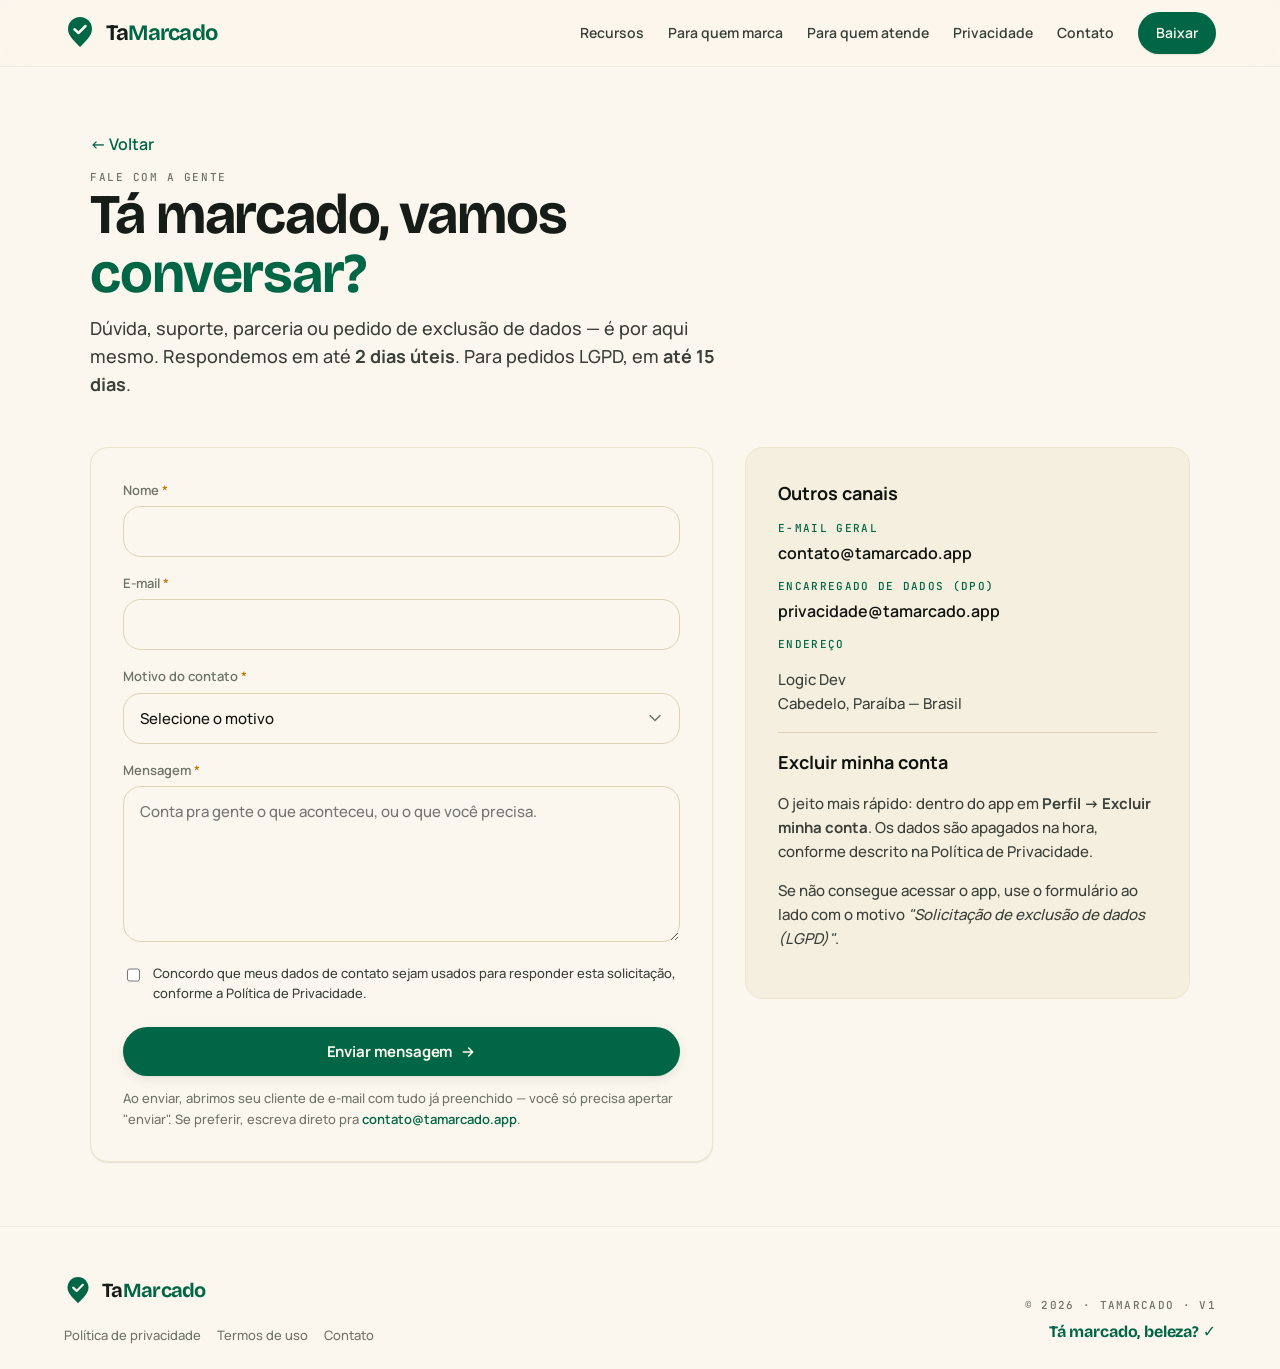
==== commit 529c5d03: "improve spacing and responsive layout adjustments for small screens 2.0" ====
--- a/contato.html
+++ b/contato.html
@@ -27,6 +27,7 @@
         <span class="tm-wordmark" style="font-size:22px;"><span class="ta">Ta</span><span
             class="marcado">Marcado</span></span>
       </a>
+
       <button class="menu-toggle" id="menuToggle">
         ☰
       </button>
@@ -35,8 +36,11 @@
         <a href="index.html#recursos">Recursos</a>
         <a href="index.html#cliente">Para quem marca</a>
         <a href="index.html#prestador">Para quem atende</a>
-        <a href="contato.html" class="nav-cta">Contato</a>
+        <a href="index.html#privacidade">Privacidade</a>
+        <a href="contato.html">Contato</a>
+        <a href="index.html#download" class="nav-cta">Baixar</a>
       </div>
+
     </div>
   </nav>
 
--- a/styles.css
+++ b/styles.css
@@ -126,6 +126,7 @@
   text-transform: uppercase;
   letter-spacing: 0.14em;
   color: var(--tm-ink-500);
+  margin-top: 50px;
 }
 .tm-wordmark {
   font-family: var(--tm-font-display);
@@ -964,6 +965,8 @@
 /* ────────── Categorias ────────── */
 .section-categorias {
   background: var(--tm-cream-100);
+  margin-top: 15px;
+  margin-bottom: 25px;
 }
 .cat-grid {
   display: grid;
@@ -1087,18 +1090,30 @@
   display: flex;
   gap: var(--tm-s-3);
   align-items: flex-start;
+  width: 100%;
+}
+.feature-list li > div {
+  flex: 1;
+  min-width: 0;
 }
 .feature-check {
   width: 24px;
   height: 24px;
+  min-width: 24px;
+  flex: 0 0 24px;
   border-radius: 50%;
   background: var(--tm-emerald-700);
   color: var(--tm-cream-50);
-  flex: 0 0 auto;
   display: flex;
   align-items: center;
   justify-content: center;
-  margin-top: 2px;
+  margin-top: 3px;
+  line-height: 1;
+}
+.feature-check svg {
+  width: 13px;
+  height: 13px;
+  display: block;
 }
 .feature-list h4 {
   font-family: var(--tm-font-display);
@@ -1108,7 +1123,7 @@
   letter-spacing: -0.015em;
   margin: 0;
 }
-.feature-list span {
+.feature-list li > div > span {
   display: block;
   font-size: 14px;
   color: var(--tm-ink-700);
@@ -1120,6 +1135,7 @@
   justify-content: center;
   position: relative;
   width: 100%;
+  margin-top: 15px;
 }
 .split-mock-bg {
   position: absolute;
@@ -1318,6 +1334,7 @@
 /* ────────── Roadmap ────────── */
 .section-roadmap {
   background: var(--tm-cream-100);
+  margin-top: 15px;
 }
 .roadmap {
   display: grid;
@@ -1379,6 +1396,8 @@
   position: relative;
   overflow: hidden;
   text-align: center;
+  margin-left: 6px;
+  margin-right: 6px;
 }
 .cta-card::before {
   content: "";
